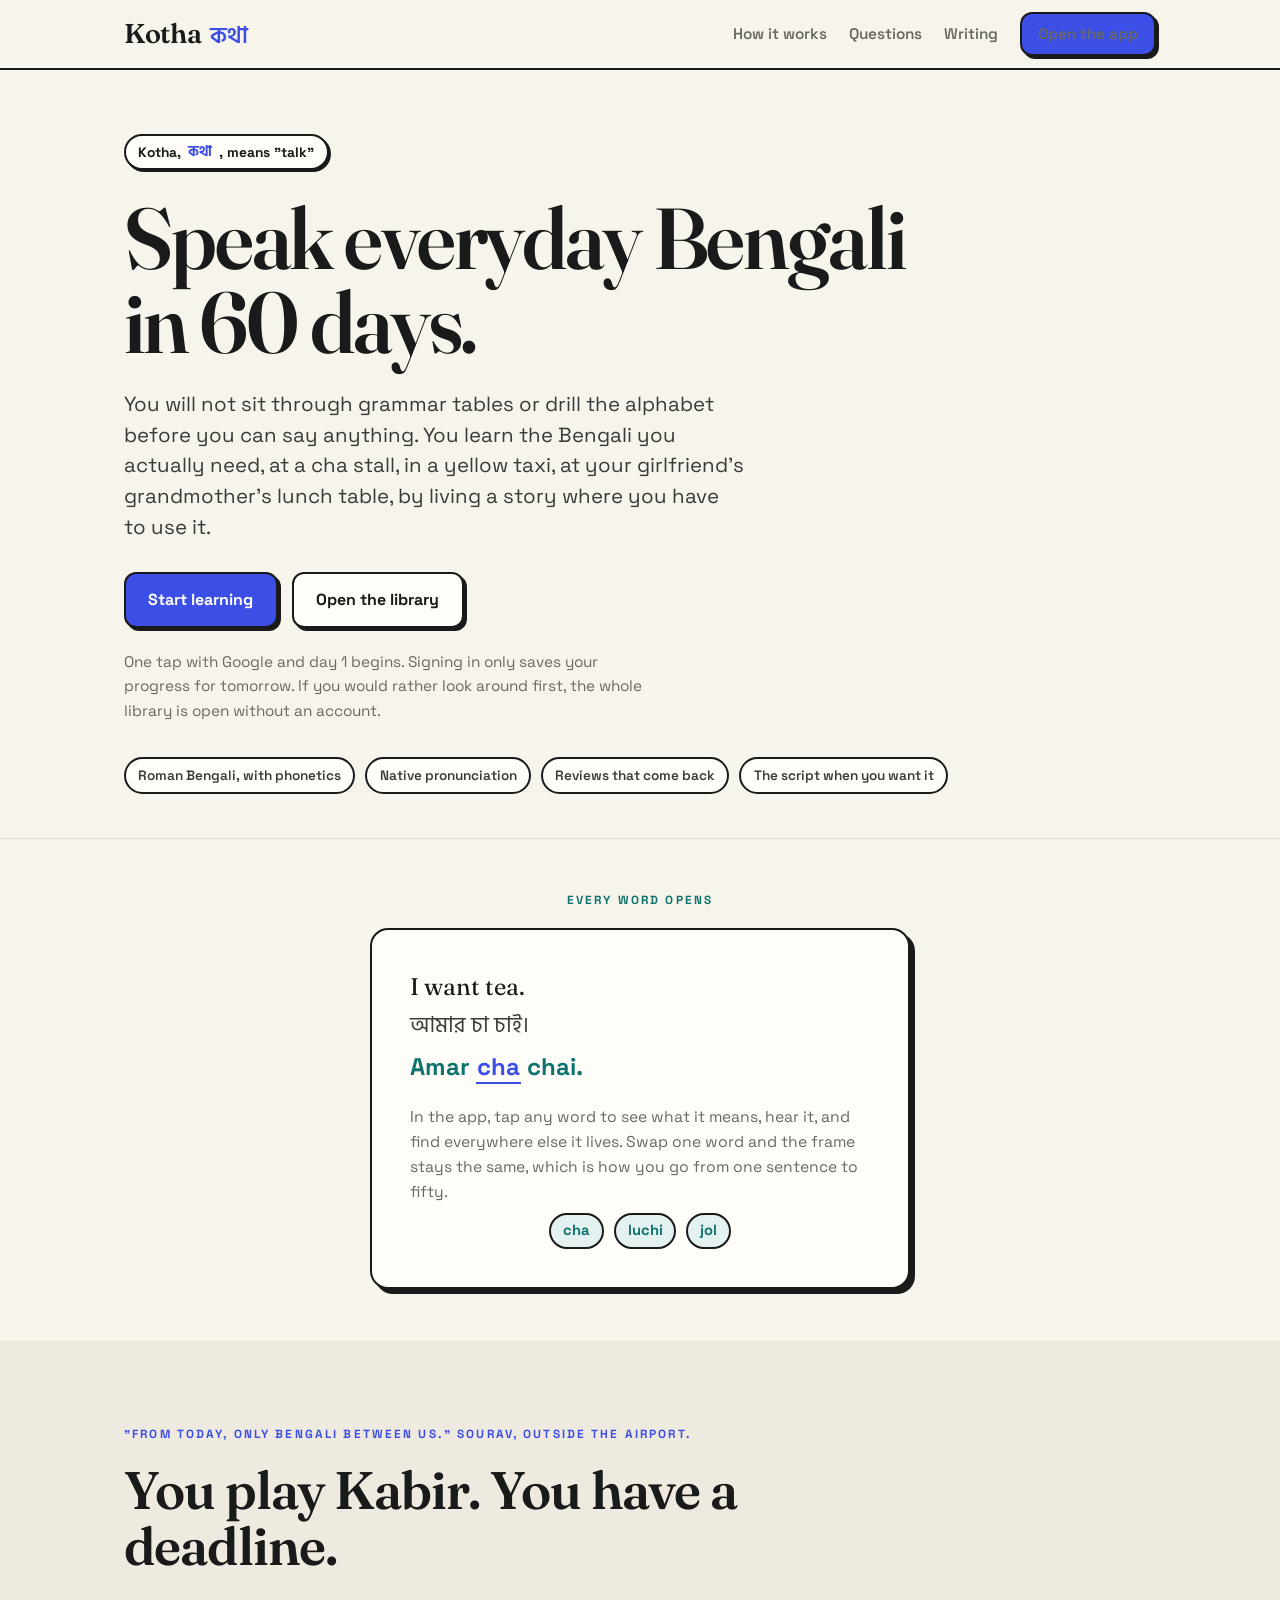
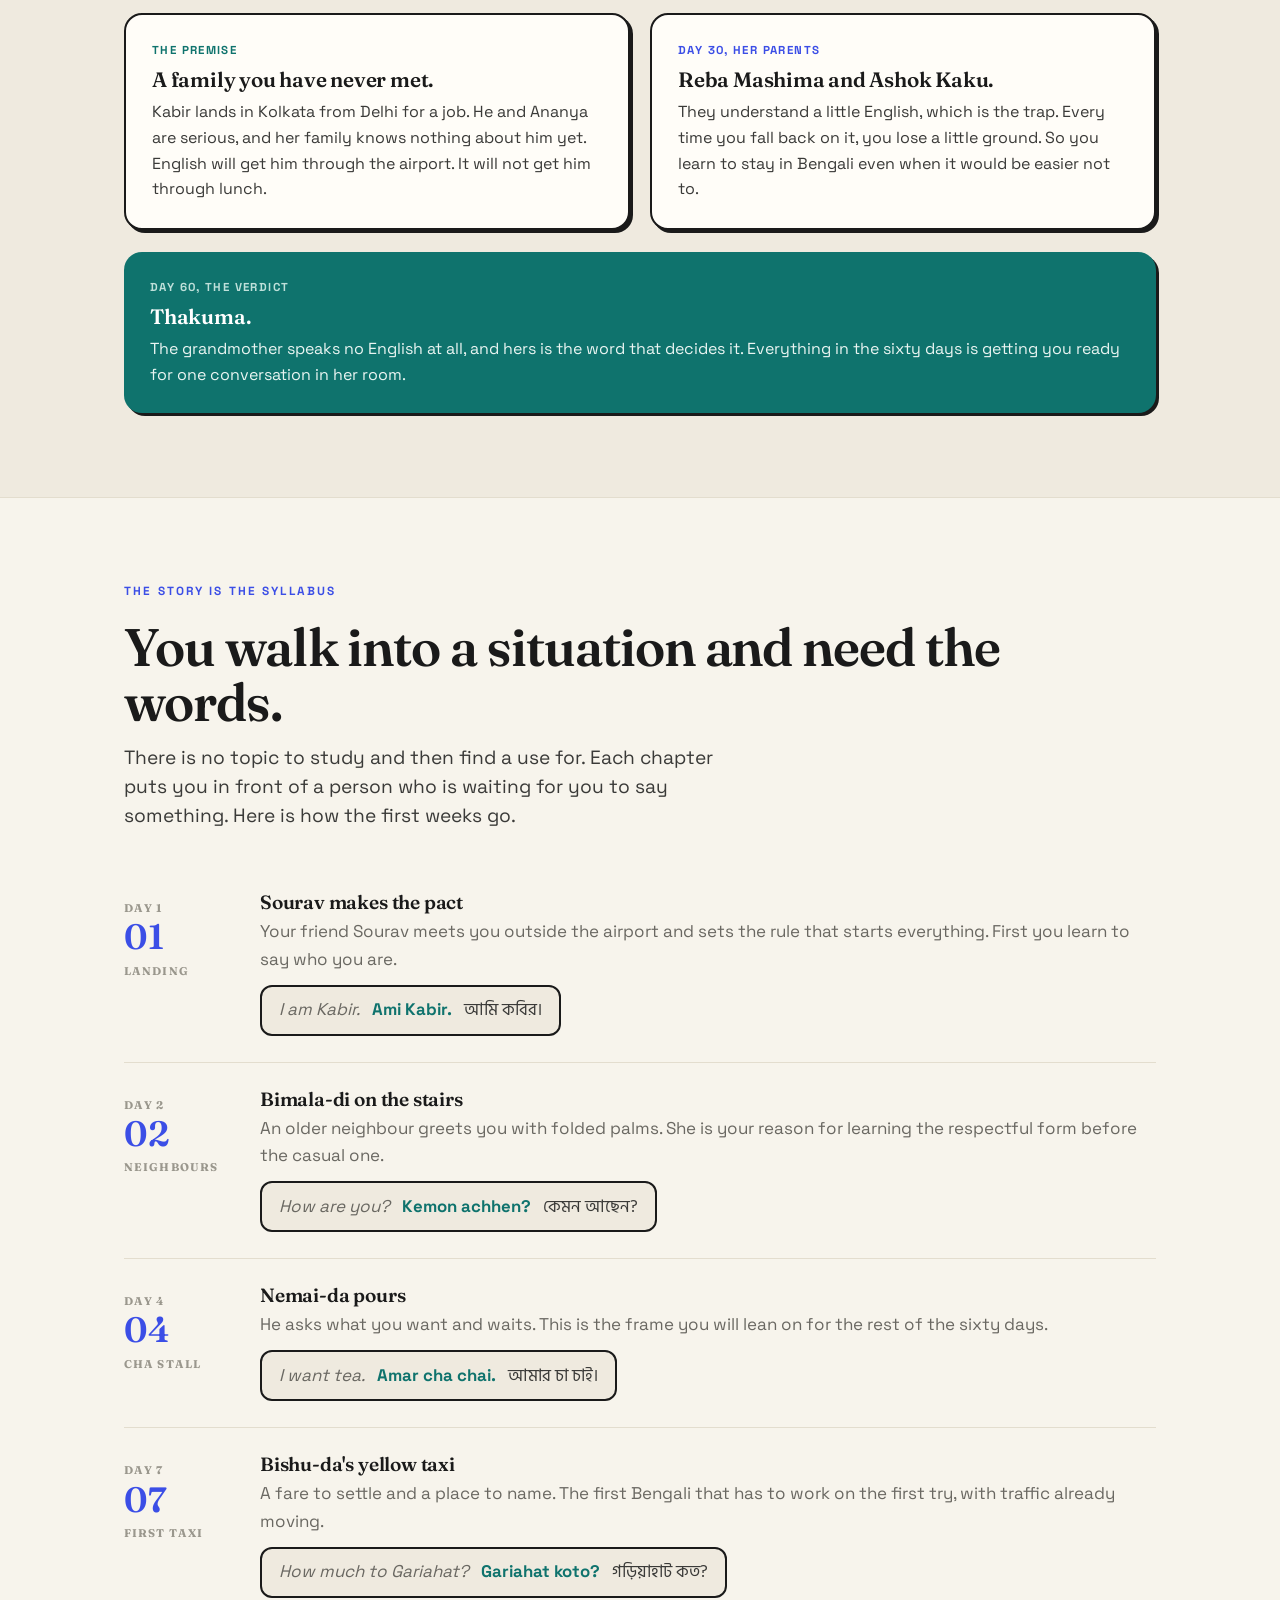
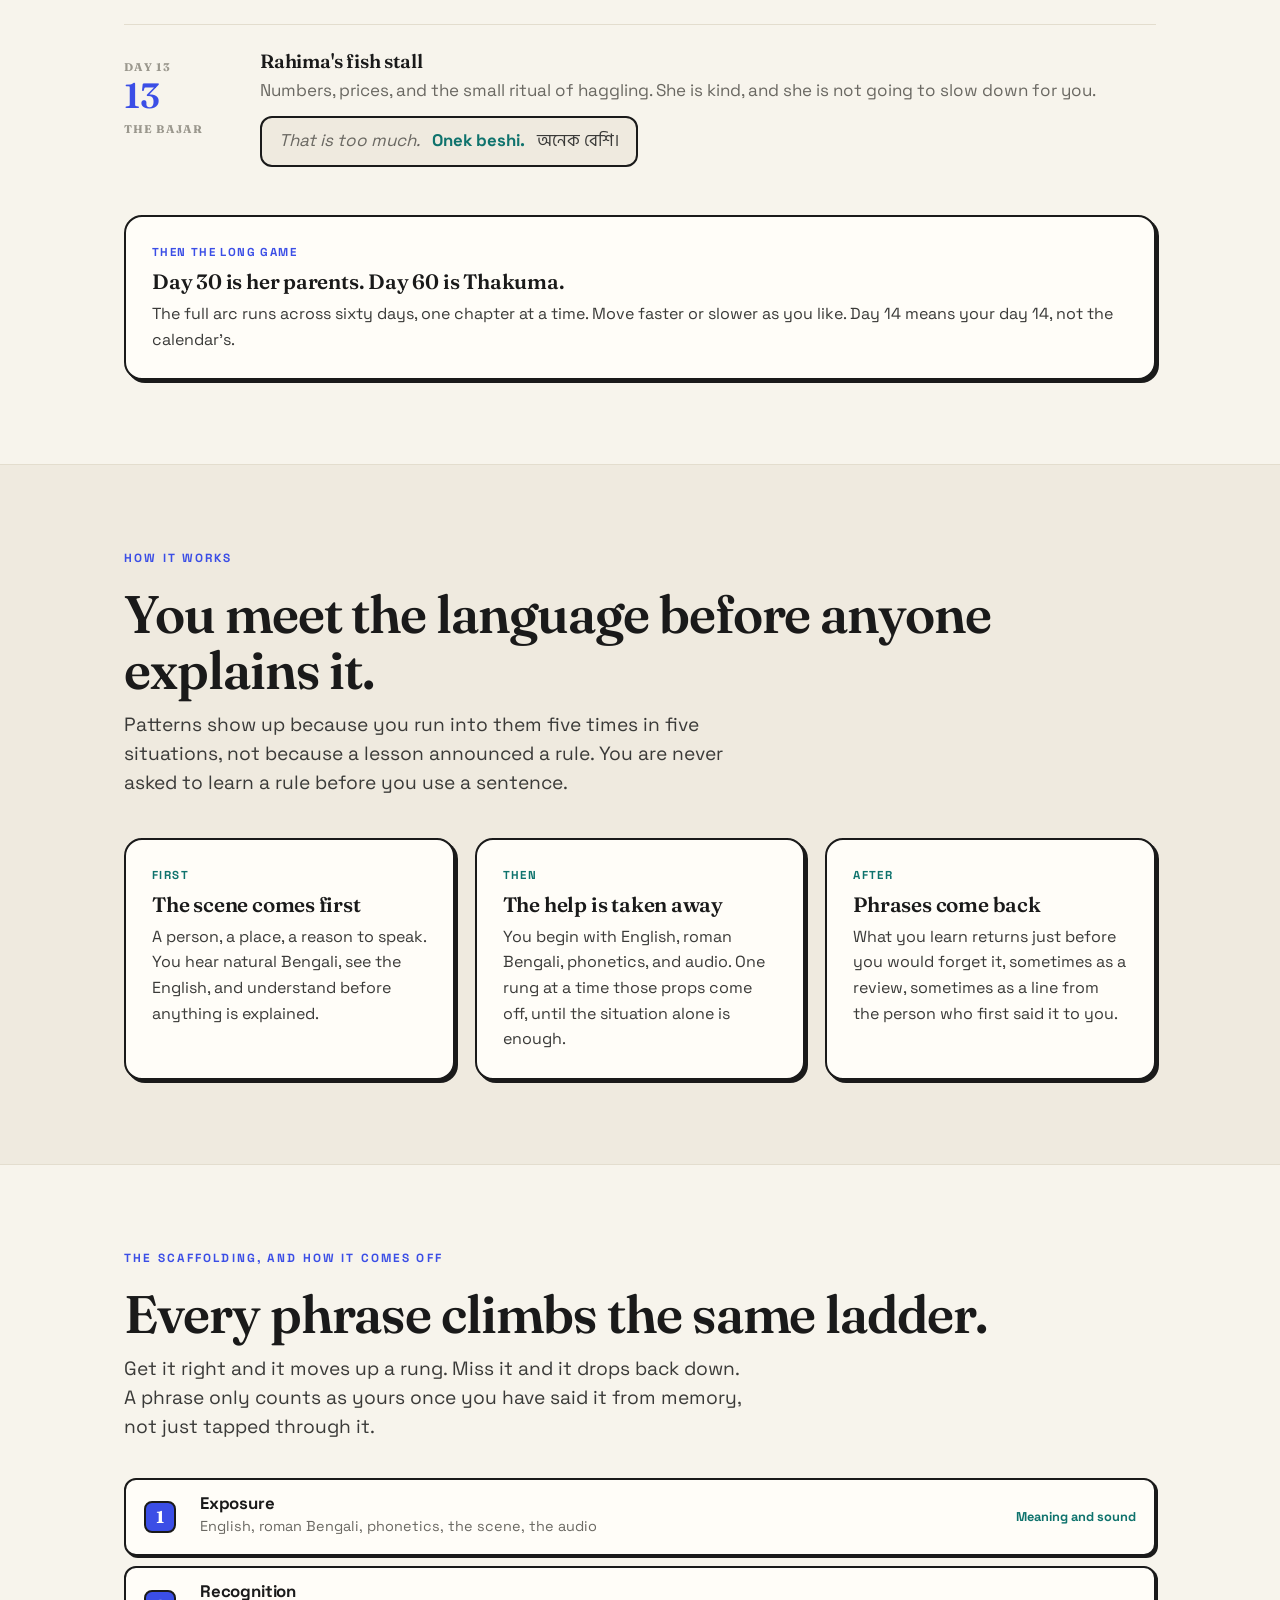
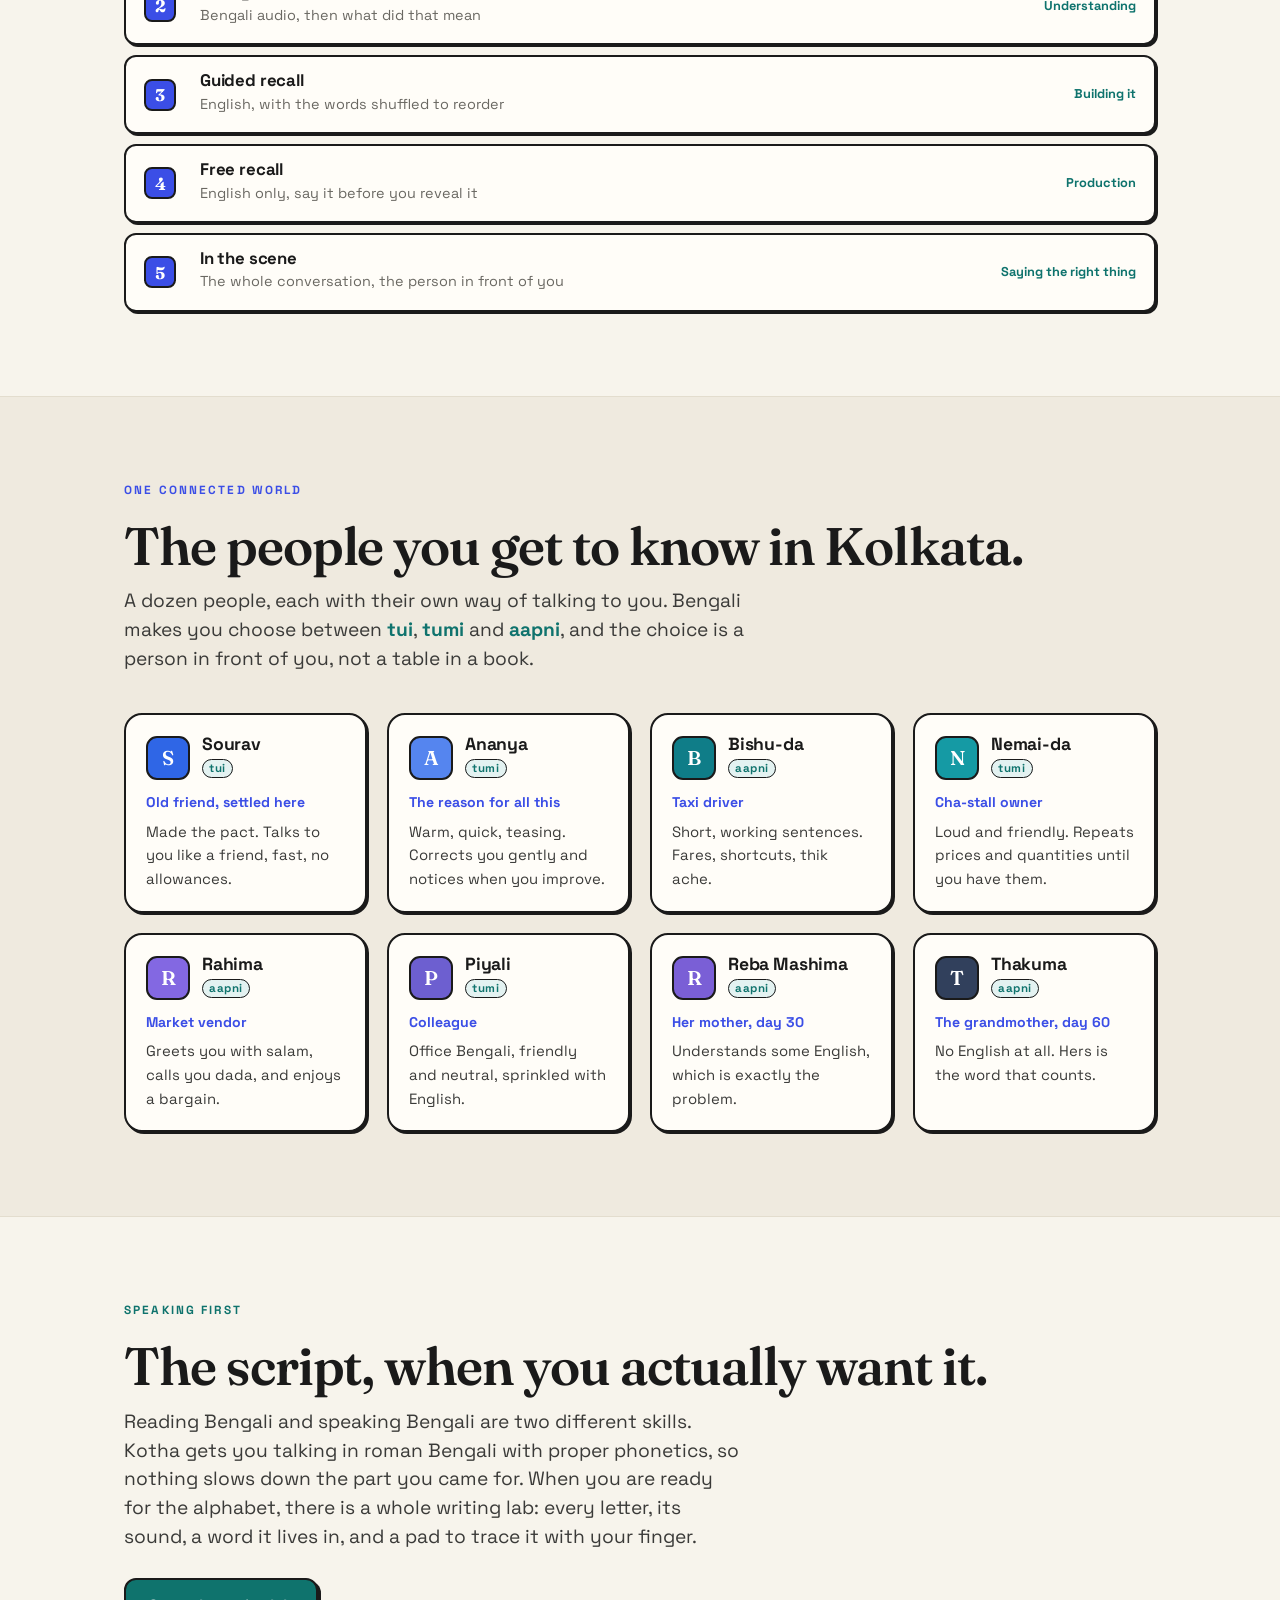
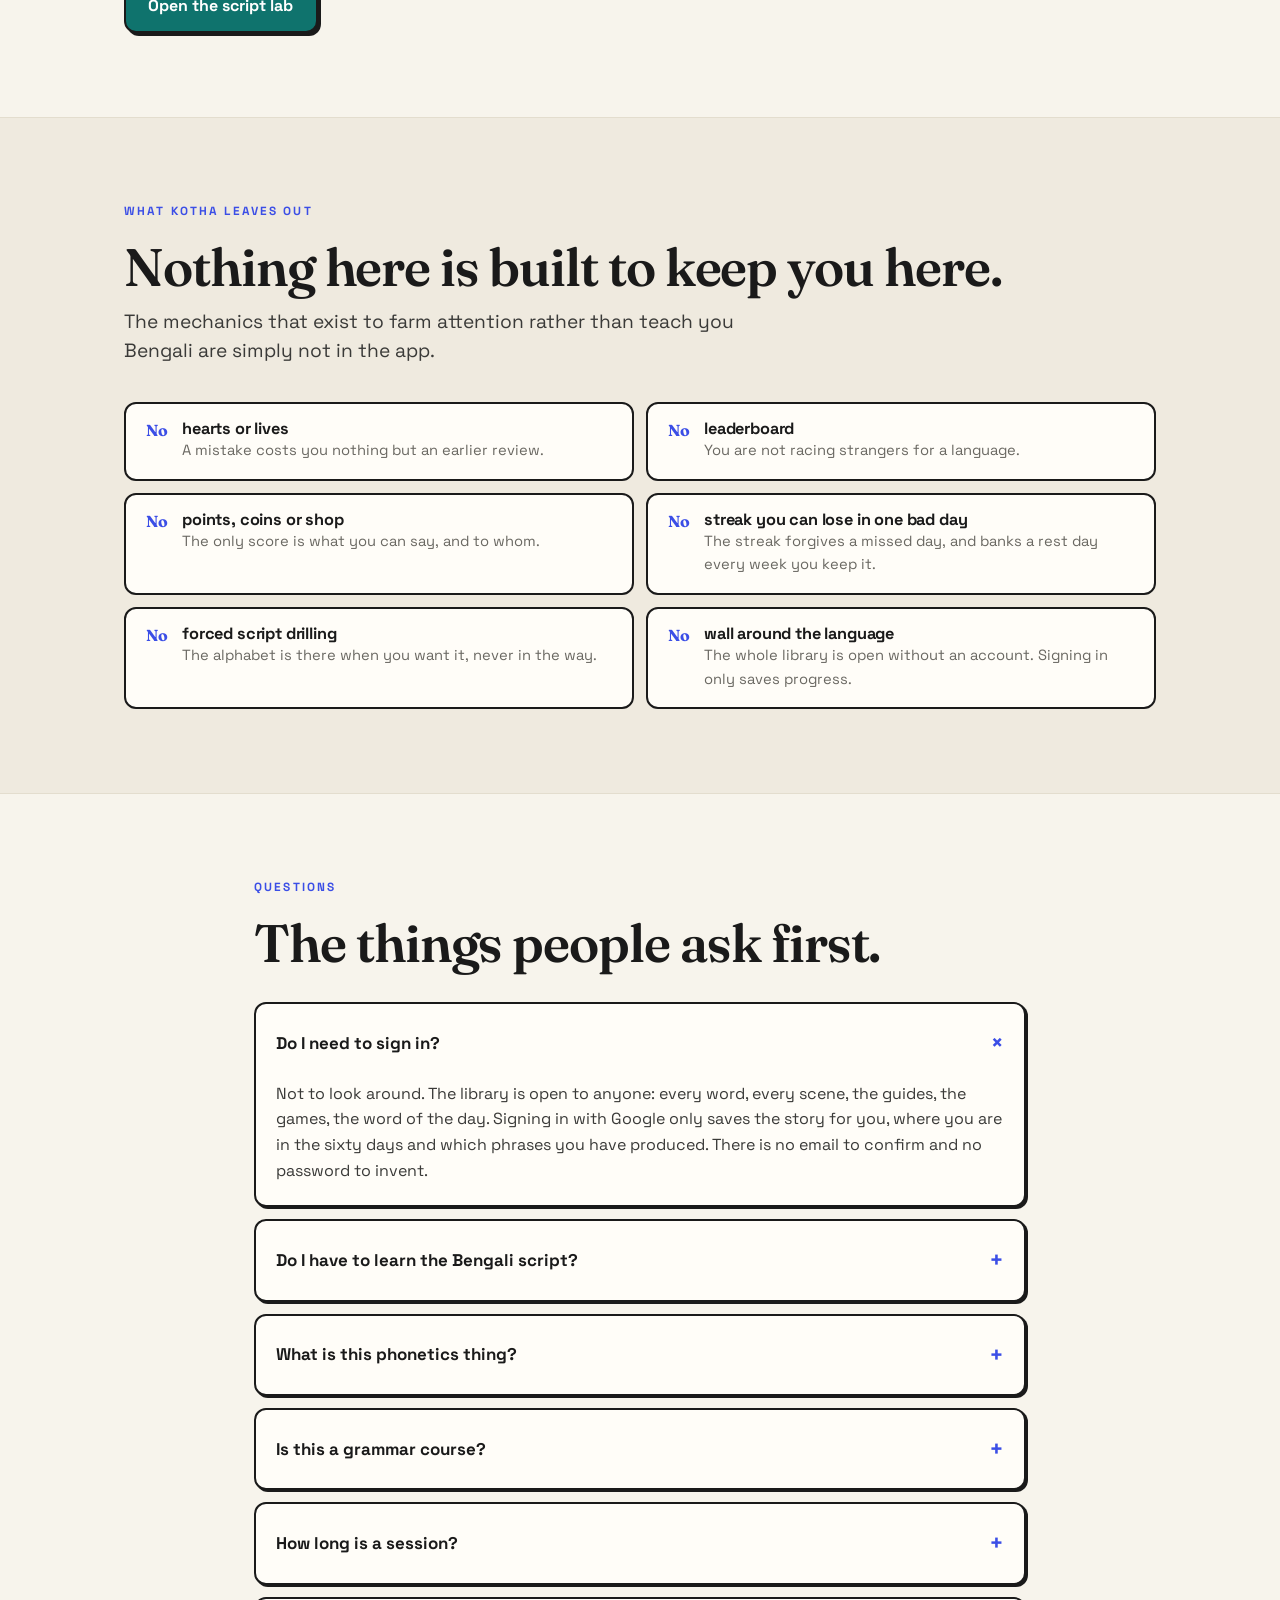
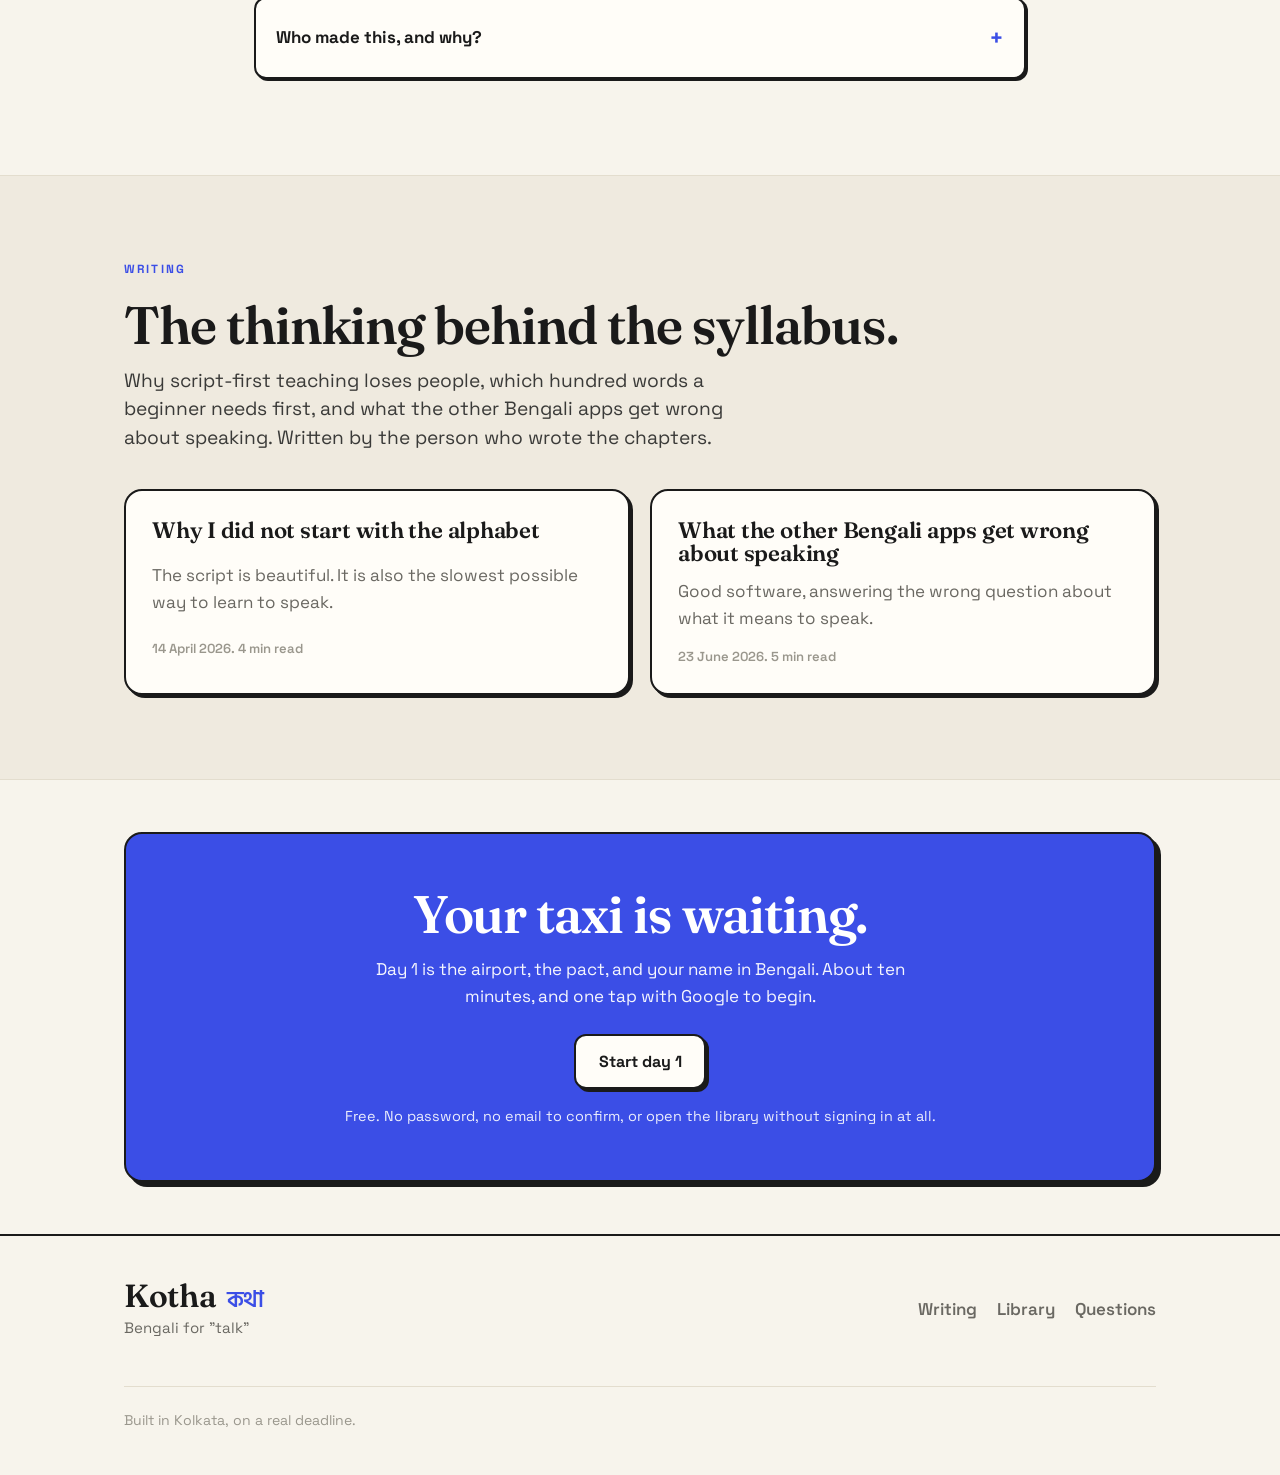
==== index.html @ fd0e733c "Add letter shape guides to the script lab Traces the skeleton of each of the 60 letters from the fon" ====
<!DOCTYPE html>
<html lang="en">
<head>
<meta charset="utf-8">
<meta name="viewport" content="width=device-width, initial-scale=1, viewport-fit=cover, maximum-scale=5">
<meta name="apple-mobile-web-app-capable" content="yes">
<meta name="mobile-web-app-capable" content="yes">
<meta name="apple-mobile-web-app-status-bar-style" content="default">
<meta name="apple-mobile-web-app-title" content="Kotha">
<meta name="theme-color" content="#f7f4ec" media="(prefers-color-scheme: light)">
<meta name="theme-color" content="#14151a" media="(prefers-color-scheme: dark)">
<meta name="format-detection" content="telephone=no">
<link rel="manifest" href="manifest.webmanifest">
<link rel="apple-touch-icon" sizes="180x180" href="apple-touch-icon.png">
<link rel="icon" href="icon.svg" type="image/svg+xml">
<title>Kotha, speak everyday Bengali in 60 days</title>
<meta name="description" content="Speak everyday Bengali in 60 days. The Bengali you actually need at a cha stall, in a yellow taxi, at your girlfriend's grandmother's lunch table, learned by living a story where you have to use it.">
<link rel="preconnect" href="https://fonts.googleapis.com">
<link rel="preconnect" href="https://fonts.gstatic.com" crossorigin>
<link href="https://fonts.googleapis.com/css2?family=Fraunces:ital,opsz,wght@0,9..144,400;0,9..144,500;0,9..144,600;0,9..144,700;1,9..144,500&family=Space+Grotesk:wght@400;500;600;700&family=Hind+Siliguri:wght@400;500;600;700&display=swap" rel="stylesheet">
<script>(function(){var r=document.documentElement;r.dataset.theme=localStorage.getItem('kotha.theme')||'light';r.dataset.accent=localStorage.getItem('kotha.accent')||'indigo';})();</script>
<link rel="stylesheet" href="styles.css?v=1785329500">
</head>
<body>

<header class="nav">
  <div class="nav-inner">
    <a href="index.html" class="brand">Kotha <span class="sc">কথা</span></a>
    <nav class="nav-links" id="navlinks">
      <a href="#how">How it works</a>
      <a href="#questions">Questions</a>
      <a href="app.html#/writing">Writing</a>
      <a href="app.html" class="btn btn-primary nav-cta">Open the app</a>
      
    </nav>
    <button class="nav-toggle" aria-label="Menu" onclick="document.getElementById('navlinks').classList.toggle('open')">Menu</button>
  </div>
</header>

<section class="hero">
  <div class="wrap">
    <span class="hero-badge">Kotha, <span class="sc">কথা</span>, means "talk"</span>
    <h1 class="h-hero">Speak everyday Bengali<br>in 60 days.</h1>
    <p class="lead">You will not sit through grammar tables or drill the alphabet before you can say anything. You learn the Bengali you actually need, at a cha stall, in a yellow taxi, at your girlfriend's grandmother's lunch table, by living a story where you have to use it.</p>
    <div class="hero-cta">
      <a href="app.html" class="btn btn-primary">Start learning</a>
      <a href="app.html#/library" class="btn btn-ghost">Open the library</a>
    </div>
    <p class="hero-note">One tap with Google and day 1 begins. Signing in only saves your progress for tomorrow. If you would rather look around first, the whole library is open without an account.</p>
    <div class="hero-chips">
      <span class="chip">Roman Bengali, with phonetics</span>
      <span class="chip">Native pronunciation</span>
      <span class="chip">Reviews that come back</span>
      <span class="chip">The script when you want it</span>
    </div>
  </div>
</section>

<section class="section-sm">
  <div class="wrap center">
    <p class="eyebrow teal">Every word opens</p>
    <a class="tapdemo" href="app.html" style="display:block">
      <div class="phrase">I want tea.</div>
      <div class="scriptline">আমার চা চাই।</div>
      <div class="roman">Amar <span class="word">cha</span> chai.</div>
      <p class="muted" style="font-size:.98rem">In the app, tap any word to see what it means, hear it, and find everywhere else it lives. Swap one word and the frame stays the same, which is how you go from one sentence to fifty.</p>
      <div class="swap-row" style="justify-content:center">
        <span class="swap">cha</span>
        <span class="swap">luchi</span>
        <span class="swap">jol</span>
      </div>
    </a>
  </div>
</section>

<section class="section" style="background:var(--bg-subtle)">
  <div class="wrap">
    <p class="eyebrow">"From today, only Bengali between us." Sourav, outside the airport.</p>
    <h2 class="h-sec" style="max-width:760px">You play Kabir. You have a deadline.</h2>
    <div class="grid grid-2" style="margin-top:40px">
      <div class="card">
        <div class="kicker teal">The premise</div>
        <h3>A family you have never met.</h3>
        <p>Kabir lands in Kolkata from Delhi for a job. He and Ananya are serious, and her family knows nothing about him yet. English will get him through the airport. It will not get him through lunch.</p>
      </div>
      <div class="card">
        <div class="kicker">Day 30, her parents</div>
        <h3>Reba Mashima and Ashok Kaku.</h3>
        <p>They understand a little English, which is the trap. Every time you fall back on it, you lose a little ground. So you learn to stay in Bengali even when it would be easier not to.</p>
      </div>
    </div>
    <div class="card" style="margin-top:22px;background:var(--grad-teal);color:#fff;border:none">
      <div class="kicker teal" style="color:#bfe0da">Day 60, the verdict</div>
      <h3 style="color:#fff">Thakuma.</h3>
      <p style="color:#eaf5f2">The grandmother speaks no English at all, and hers is the word that decides it. Everything in the sixty days is getting you ready for one conversation in her room.</p>
    </div>
  </div>
</section>

<section class="section">
  <div class="wrap">
    <p class="eyebrow">The story is the syllabus</p>
    <h2 class="h-sec">You walk into a situation and need the words.</h2>
    <p class="lead" style="margin-top:14px">There is no topic to study and then find a use for. Each chapter puts you in front of a person who is waiting for you to say something. Here is how the first weeks go.</p>

    <div style="margin-top:36px">
      <div class="beat">
        <div class="day"><span class="lbl">Day 1</span><span class="num">01</span><span class="lbl">Landing</span></div>
        <div><h4>Sourav makes the pact</h4>
          <p class="muted">Your friend Sourav meets you outside the airport and sets the rule that starts everything. First you learn to say who you are.</p>
          <div class="say"><span class="en">I am Kabir.</span><span class="bn">Ami Kabir.</span><span class="sc">আমি কবির।</span></div></div>
      </div>
      <div class="beat">
        <div class="day"><span class="lbl">Day 2</span><span class="num">02</span><span class="lbl">Neighbours</span></div>
        <div><h4>Bimala-di on the stairs</h4>
          <p class="muted">An older neighbour greets you with folded palms. She is your reason for learning the respectful form before the casual one.</p>
          <div class="say"><span class="en">How are you?</span><span class="bn">Kemon achhen?</span><span class="sc">কেমন আছেন?</span></div></div>
      </div>
      <div class="beat">
        <div class="day"><span class="lbl">Day 4</span><span class="num">04</span><span class="lbl">Cha stall</span></div>
        <div><h4>Nemai-da pours</h4>
          <p class="muted">He asks what you want and waits. This is the frame you will lean on for the rest of the sixty days.</p>
          <div class="say"><span class="en">I want tea.</span><span class="bn">Amar cha chai.</span><span class="sc">আমার চা চাই।</span></div></div>
      </div>
      <div class="beat">
        <div class="day"><span class="lbl">Day 7</span><span class="num">07</span><span class="lbl">First taxi</span></div>
        <div><h4>Bishu-da's yellow taxi</h4>
          <p class="muted">A fare to settle and a place to name. The first Bengali that has to work on the first try, with traffic already moving.</p>
          <div class="say"><span class="en">How much to Gariahat?</span><span class="bn">Gariahat koto?</span><span class="sc">গড়িয়াহাট কত?</span></div></div>
      </div>
      <div class="beat">
        <div class="day"><span class="lbl">Day 13</span><span class="num">13</span><span class="lbl">The bajar</span></div>
        <div><h4>Rahima's fish stall</h4>
          <p class="muted">Numbers, prices, and the small ritual of haggling. She is kind, and she is not going to slow down for you.</p>
          <div class="say"><span class="en">That is too much.</span><span class="bn">Onek beshi.</span><span class="sc">অনেক বেশি।</span></div></div>
      </div>
    </div>

    <div class="card" style="margin-top:22px">
      <div class="kicker">Then the long game</div>
      <h3>Day 30 is her parents. Day 60 is Thakuma.</h3>
      <p>The full arc runs across sixty days, one chapter at a time. Move faster or slower as you like. Day 14 means your day 14, not the calendar's.</p>
    </div>
  </div>
</section>

<section class="section" id="how" style="background:var(--bg-subtle)">
  <div class="wrap">
    <p class="eyebrow">How it works</p>
    <h2 class="h-sec">You meet the language before anyone explains it.</h2>
    <p class="lead" style="margin-top:14px">Patterns show up because you run into them five times in five situations, not because a lesson announced a rule. You are never asked to learn a rule before you use a sentence.</p>

    <div class="grid grid-3" style="margin-top:40px">
      <div class="card"><div class="kicker teal">First</div><h3>The scene comes first</h3>
        <p>A person, a place, a reason to speak. You hear natural Bengali, see the English, and understand before anything is explained.</p></div>
      <div class="card"><div class="kicker teal">Then</div><h3>The help is taken away</h3>
        <p>You begin with English, roman Bengali, phonetics, and audio. One rung at a time those props come off, until the situation alone is enough.</p></div>
      <div class="card"><div class="kicker teal">After</div><h3>Phrases come back</h3>
        <p>What you learn returns just before you would forget it, sometimes as a review, sometimes as a line from the person who first said it to you.</p></div>
    </div>
  </div>
</section>

<section class="section">
  <div class="wrap">
    <p class="eyebrow">The scaffolding, and how it comes off</p>
    <h2 class="h-sec">Every phrase climbs the same ladder.</h2>
    <p class="lead" style="margin-top:14px">Get it right and it moves up a rung. Miss it and it drops back down. A phrase only counts as yours once you have said it from memory, not just tapped through it.</p>

    <div class="ladder" style="margin-top:36px">
      <div class="rung"><span class="n">1</span><div><h4>Exposure</h4><span class="sub">English, roman Bengali, phonetics, the scene, the audio</span></div><span class="tag">Meaning and sound</span></div>
      <div class="rung"><span class="n">2</span><div><h4>Recognition</h4><span class="sub">Bengali audio, then what did that mean</span></div><span class="tag">Understanding</span></div>
      <div class="rung"><span class="n">3</span><div><h4>Guided recall</h4><span class="sub">English, with the words shuffled to reorder</span></div><span class="tag">Building it</span></div>
      <div class="rung"><span class="n">4</span><div><h4>Free recall</h4><span class="sub">English only, say it before you reveal it</span></div><span class="tag">Production</span></div>
      <div class="rung"><span class="n">5</span><div><h4>In the scene</h4><span class="sub">The whole conversation, the person in front of you</span></div><span class="tag">Saying the right thing</span></div>
    </div>
  </div>
</section>

<section class="section" style="background:var(--bg-subtle)">
  <div class="wrap">
    <p class="eyebrow">One connected world</p>
    <h2 class="h-sec">The people you get to know in Kolkata.</h2>
    <p class="lead" style="margin-top:14px">A dozen people, each with their own way of talking to you. Bengali makes you choose between <b class="bn">tui</b>, <b class="bn">tumi</b> and <b class="bn">aapni</b>, and the choice is a person in front of you, not a table in a book.</p>

    <div class="grid grid-4" style="margin-top:40px">
      <div class="person"><div class="top"><span class="avatar" style="background:#2f66e6">S</span><div><h4>Sourav</h4><span class="reg">tui</span></div></div><div class="role">Old friend, settled here</div><p>Made the pact. Talks to you like a friend, fast, no allowances.</p></div>
      <div class="person"><div class="top"><span class="avatar" style="background:#5585ef">A</span><div><h4>Ananya</h4><span class="reg">tumi</span></div></div><div class="role">The reason for all this</div><p>Warm, quick, teasing. Corrects you gently and notices when you improve.</p></div>
      <div class="person"><div class="top"><span class="avatar" style="background:#0f7d88">B</span><div><h4>Bishu-da</h4><span class="reg">aapni</span></div></div><div class="role">Taxi driver</div><p>Short, working sentences. Fares, shortcuts, thik ache.</p></div>
      <div class="person"><div class="top"><span class="avatar" style="background:#159aa4">N</span><div><h4>Nemai-da</h4><span class="reg">tumi</span></div></div><div class="role">Cha-stall owner</div><p>Loud and friendly. Repeats prices and quantities until you have them.</p></div>
      <div class="person"><div class="top"><span class="avatar" style="background:#8368e2">R</span><div><h4>Rahima</h4><span class="reg">aapni</span></div></div><div class="role">Market vendor</div><p>Greets you with salam, calls you dada, and enjoys a bargain.</p></div>
      <div class="person"><div class="top"><span class="avatar" style="background:#6d5fd0">P</span><div><h4>Piyali</h4><span class="reg">tumi</span></div></div><div class="role">Colleague</div><p>Office Bengali, friendly and neutral, sprinkled with English.</p></div>
      <div class="person"><div class="top"><span class="avatar" style="background:#7a5fd6">R</span><div><h4>Reba Mashima</h4><span class="reg">aapni</span></div></div><div class="role">Her mother, day 30</div><p>Understands some English, which is exactly the problem.</p></div>
      <div class="person"><div class="top"><span class="avatar" style="background:#31405c">T</span><div><h4>Thakuma</h4><span class="reg">aapni</span></div></div><div class="role">The grandmother, day 60</div><p>No English at all. Hers is the word that counts.</p></div>
    </div>
  </div>
</section>

<section class="section">
  <div class="wrap">
    <p class="eyebrow teal">Speaking first</p>
    <h2 class="h-sec">The script, when you actually want it.</h2>
    <p class="lead" style="margin-top:14px">Reading Bengali and speaking Bengali are two different skills. Kotha gets you talking in roman Bengali with proper phonetics, so nothing slows down the part you came for. When you are ready for the alphabet, there is a whole writing lab: every letter, its sound, a word it lives in, and a pad to trace it with your finger.</p>
    <div class="hero-cta" style="margin-top:26px"><a href="app.html#/script" class="btn btn-teal">Open the script lab</a></div>
  </div>
</section>

<section class="section" style="background:var(--bg-subtle)">
  <div class="wrap">
    <p class="eyebrow">What Kotha leaves out</p>
    <h2 class="h-sec">Nothing here is built to keep you here.</h2>
    <p class="lead" style="margin-top:14px">The mechanics that exist to farm attention rather than teach you Bengali are simply not in the app.</p>

    <div class="wont grid grid-2" style="margin-top:36px">
      <div class="wont-item"><span class="x">No</span><div><h4>hearts or lives</h4><p>A mistake costs you nothing but an earlier review.</p></div></div>
      <div class="wont-item"><span class="x">No</span><div><h4>leaderboard</h4><p>You are not racing strangers for a language.</p></div></div>
      <div class="wont-item"><span class="x">No</span><div><h4>points, coins or shop</h4><p>The only score is what you can say, and to whom.</p></div></div>
      <div class="wont-item"><span class="x">No</span><div><h4>streak you can lose in one bad day</h4><p>The streak forgives a missed day, and banks a rest day every week you keep it.</p></div></div>
      <div class="wont-item"><span class="x">No</span><div><h4>forced script drilling</h4><p>The alphabet is there when you want it, never in the way.</p></div></div>
      <div class="wont-item"><span class="x">No</span><div><h4>wall around the language</h4><p>The whole library is open without an account. Signing in only saves progress.</p></div></div>
    </div>
  </div>
</section>

<section class="section" id="questions">
  <div class="wrap" style="max-width:820px">
    <p class="eyebrow">Questions</p>
    <h2 class="h-sec">The things people ask first.</h2>
    <div class="faq" style="margin-top:32px">
      <details open><summary>Do I need to sign in?</summary>
        <p>Not to look around. The library is open to anyone: every word, every scene, the guides, the games, the word of the day. Signing in with Google only saves the story for you, where you are in the sixty days and which phrases you have produced. There is no email to confirm and no password to invent.</p></details>
      <details><summary>Do I have to learn the Bengali script?</summary>
        <p>No, and not to speak. Everything is taught in roman Bengali with a phonetic guide, so <span class="bn">Amar cha chai</span> rather than the letters. If you do want the script, there is a full writing lab that teaches it letter by letter, with a tracing pad. It sits beside the course, never in front of it.</p></details>
      <details><summary>What is this phonetics thing?</summary>
        <p>Two spellings for every word. The casual roman that learners actually write, and a phonetic line in the mouth of Kolkata, so you know that <span class="bn">jol</span> is said /dʒɔl/ and <span class="bn">kemon achhen</span> is /kæmon atʃʰen/. You hear it too, on every phrase.</p></details>
      <details><summary>Is this a grammar course?</summary>
        <p>No. You are never asked to learn a rule before you use a sentence. Register, whether you say <span class="bn">tui</span>, <span class="bn">tumi</span> or <span class="bn">aapni</span>, is taught as who you are talking to, not which table applies. The guides are there if you want the why, but you can ignore them and still finish the story.</p></details>
      <details><summary>How long is a session?</summary>
        <p>About ten to fifteen minutes. A scene, four or five new phrases climbing the ladder, and the full conversation to read and hear at the end. One chapter a day carries you through the arc.</p></details>
      <details><summary>Who made this, and why?</summary>
        <p>Someone with the same deadline as Kabir: a family, a language they did not share, and a real date on the calendar. Everything in the app exists because it was needed first. The thinking behind the syllabus is in the <a href="app.html#/writing">Writing</a> section.</p></details>
    </div>
  </div>
</section>

<section class="section" style="background:var(--bg-subtle)">
  <div class="wrap">
    <p class="eyebrow">Writing</p>
    <h2 class="h-sec">The thinking behind the syllabus.</h2>
    <p class="lead" style="margin-top:14px">Why script-first teaching loses people, which hundred words a beginner needs first, and what the other Bengali apps get wrong about speaking. Written by the person who wrote the chapters.</p>
    <div class="grid grid-2" style="margin-top:36px">
      <a class="post" href="app.html#/post/why-i-did-not-start-with-the-alphabet">
        <h3>Why I did not start with the alphabet</h3>
        <p class="muted">The script is beautiful. It is also the slowest possible way to learn to speak.</p>
        <div class="meta">14 April 2026. 4 min read</div></a>
      <a class="post" href="app.html#/post/what-other-bengali-apps-get-wrong-about-speaking">
        <h3>What the other Bengali apps get wrong about speaking</h3>
        <p class="muted">Good software, answering the wrong question about what it means to speak.</p>
        <div class="meta">23 June 2026. 5 min read</div></a>
    </div>
  </div>
</section>

<section class="section-sm">
  <div class="wrap">
    <div class="cta-band">
      <h2 class="h-sec">Your taxi is waiting.</h2>
      <p>Day 1 is the airport, the pact, and your name in Bengali. About ten minutes, and one tap with Google to begin.</p>
      <a href="app.html" class="btn btn-ghost">Start day 1</a>
      <div class="sub">Free. No password, no email to confirm, or open the library without signing in at all.</div>
    </div>
  </div>
</section>

<footer class="foot">
  <div class="wrap foot-inner">
    <div><div class="brand">Kotha <span class="sc">কথা</span></div><div class="tag">Bengali for "talk"</div></div>
    <div class="links"><a href="app.html#/writing">Writing</a><a href="app.html#/library">Library</a><a href="#questions">Questions</a></div>
    <div class="built">Built in Kolkata, on a real deadline.</div>
  </div>
</footer>

<script>if('serviceWorker' in navigator)window.addEventListener('load',function(){navigator.serviceWorker.register('sw.js').catch(function(){})});</script>
</body>
</html>
---- styles.css ----
/* ==========================================================================
   Kotha, learn spoken Bengali
   Editorial system: strong type, crisp borders, tactile press shadows,
   hairline rules. Theming: light/dark x indigo/red, custom SVG icons.
   Type: Fraunces (display/wordmark) . Space Grotesk (UI) . Hind Siliguri (Bengali)
   ========================================================================== */

/* ---------------- tokens ---------------- */
:root{
  /* accent ramp (default: indigo) */
  --a-100:#e6e9fb; --a-200:#c7cef6; --a-400:#6675ec; --a-500:#3b4ee6; --a-600:#2c3bc9; --a-700:#20299c;
  --a-on:#ffffff;
  /* teal support (learn) */
  --t-50:#e3f2f1; --t-100:#c2e4e2; --t-300:#5cb0ad; --t-500:#178f88; --t-600:#0f736d; --t-700:#0b524e;
  /* violet support (reward/milestone) */
  --v-50:#efeafc; --v-100:#ded4f8; --v-500:#7c5ce0; --v-700:#553bb0;
  /* success */
  --s-500:#1f9d63; --s-50:#e4f5ec;

  /* paper + ink (light) */
  --paper:#f7f4ec; --paper-2:#efeadf; --card:#fffdf8;
  --ink:#1a1a1a; --ink-2:#3a3a38; --ink-3:#6a6862; --ink-4:#9a978d;
  --line:#1a1a1a; --line-soft:#e3ddce; --pop:#1a1a1a;

  --bg:var(--paper); --bg-2:var(--paper-2); --surface:var(--card);
  --text:var(--ink); --text-2:var(--ink-2); --muted:var(--ink-3); --faint:var(--ink-4);
  --accent:var(--a-500); --accent-hi:var(--a-400); --accent-lo:var(--a-600); --accent-soft:var(--a-100); --on-accent:var(--a-on);
  --bengali:var(--t-600);
  --radius:12px; --radius-lg:18px; --radius-pill:999px;

  /* legacy aliases so existing markup keeps working */
  --coral-50:var(--a-100);--coral-100:var(--a-200);--coral-300:var(--a-400);--coral-400:var(--accent-hi);
  --coral-500:var(--accent);--coral-600:var(--accent-lo);--coral-700:var(--a-700);
  --teal-50:var(--t-50);--teal-100:var(--t-100);--teal-300:var(--t-300);--teal-500:var(--t-500);--teal-600:var(--t-600);--teal-700:var(--t-700);
  --saffron-50:var(--v-50);--saffron-100:var(--v-100);--saffron-300:#b9a6ef;--saffron-500:var(--v-500);--saffron-700:var(--v-700);
  --green-50:var(--s-50);--green-300:#7cc9a2;--green-500:var(--s-500);--green-700:#137a4a;
  --cream-50:var(--card);--cream-100:var(--bg);--cream-200:var(--bg-2);--cream-300:#e3ddce;--cream-400:#d3cbb6;
  --ink-900:var(--text);--ink-700:var(--text-2);--ink-500:var(--muted);--ink-400:var(--faint);--ink-300:#c3bfb2;
  --bg-app:var(--bg);--bg-subtle:var(--bg-2);--surface-card:var(--surface);--surface-raised:var(--card);--surface-sunken:var(--bg-2);
  --text-strong:var(--text);--text-body:var(--text-2);--text-muted:var(--muted);--text-faint:var(--faint);--text-bengali:var(--bengali);
  --action:var(--accent);--action-hover:var(--accent-hi);--action-press:var(--accent-lo);--action-soft:var(--accent-soft);--on-action:var(--on-accent);
  --learn:var(--t-600);--learn-soft:var(--t-50);--on-learn:#fff;
  --reward-bg:var(--v-50);--reward-border:var(--v-100);--reward-accent:var(--v-500);
  --success:var(--s-500);--success-soft:var(--s-50);
  --border-hairline:var(--line-soft);--border-soft:var(--line-soft);--border-strong:#cfc7b4;
  --track:#e3ddce;--fill-learn:var(--t-500);--fill-action:var(--accent);--locked:var(--ink-4);
  --grad-coral:var(--accent);--grad-teal:var(--t-600);--grad-terra:var(--a-400);--grad-gold:var(--v-500);

  --pop-2:2px 2px 0 var(--pop); --pop-3:3px 3px 0 var(--pop); --pop-4:4px 4px 0 var(--pop); --pop-5:5px 5px 0 var(--pop);
  --shadow-xs:0 1px 0 var(--line-soft); --shadow-sm:var(--pop-2); --shadow-md:var(--pop-3); --shadow-lg:var(--pop-5); --shadow-coral:var(--pop-3);

  --font-serif:'Fraunces',Georgia,serif;
  --font-cursive:'Fraunces',Georgia,serif;
  --font-bengali:'Hind Siliguri','Noto Sans Bengali',sans-serif;
  --font-sans:'Space Grotesk',ui-sans-serif,system-ui,sans-serif;
  --ease:cubic-bezier(.2,.7,.3,1);
  --maxw:1080px;
}
:root[data-accent="red"]{
  --a-100:#fbe4de; --a-200:#f6c3b6; --a-400:#e0604a; --a-500:#d33a2c; --a-600:#b12a1f; --a-700:#8a1f16; --a-on:#fff;
}
:root[data-theme="dark"]{
  --paper:#14151a; --paper-2:#1b1d24; --card:#1f212a;
  --ink:#f3efe6; --ink-2:#d6d2c8; --ink-3:#a19d92; --ink-4:#726f66;
  --line:#f3efe6; --line-soft:#2c2e38; --pop:#000000;
  --border-strong:#3a3d49; --track:#2c2e38; --ink-300:#4a4d58;
  --a-100:#252a4a; --a-200:#333a63;
  --t-50:#14312f; --t-100:#1c4a46;
  --v-50:#241f3d; --v-100:#332b57;
  --s-50:#123626;
}
:root[data-theme="dark"][data-accent="indigo"]{ --a-400:#8b98ff; --a-500:#6f7cf0; --a-600:#8b98ff; }
:root[data-theme="dark"][data-accent="red"]{ --a-400:#f0705c; --a-500:#e6543f; --a-600:#f0705c; }

*,*::before,*::after{box-sizing:border-box;margin:0;padding:0}
html{scroll-behavior:smooth;-webkit-text-size-adjust:100%}
body{
  font-family:var(--font-sans); background:var(--bg); color:var(--text-2);
  line-height:1.6; font-size:17px; -webkit-font-smoothing:antialiased; text-rendering:optimizeLegibility;
  background-image:radial-gradient(var(--line-soft) .5px, transparent .5px);
  background-size:22px 22px; background-position:-11px -11px;
}
img{max-width:100%;display:block}
a{color:inherit;text-decoration:none}
button{font-family:inherit;color:inherit}
svg{display:block}
::selection{background:var(--accent);color:var(--on-accent)}

.serif{font-family:var(--font-serif)}
.script{font-family:var(--font-bengali);font-weight:600}
.bn{color:var(--bengali);font-weight:700}
.muted{color:var(--muted)} .faint{color:var(--faint)} .center{text-align:center}
.icn{width:1.25em;height:1.25em;display:inline-block;vertical-align:-.18em;stroke:currentColor;fill:none;flex:none}

.wrap{max-width:var(--maxw);margin:0 auto;padding:0 24px}
.section{padding:84px 0;position:relative}
.section+.section,.section-sm{border-top:1px solid var(--line-soft)}
.section-sm{padding:52px 0}
.eyebrow{font-family:var(--font-sans);font-size:.74rem;font-weight:700;letter-spacing:.18em;text-transform:uppercase;color:var(--accent);margin-bottom:18px}
.eyebrow.teal{color:var(--bengali)}
h1,h2,h3,h4{font-family:var(--font-serif);color:var(--text);line-height:1.05;font-weight:600;letter-spacing:-.01em}
.h-hero{font-size:clamp(2.7rem,7vw,5.4rem);font-weight:600;letter-spacing:-.025em;line-height:.98}
.h-sec{font-size:clamp(2rem,4.4vw,3.3rem);letter-spacing:-.02em}
.h-sub{font-size:clamp(1.3rem,2vw,1.7rem)}
.lead{font-size:clamp(1.1rem,1.5vw,1.3rem);color:var(--text-2);max-width:620px;line-height:1.5}

/* buttons (tactile) */
.btn{display:inline-flex;align-items:center;gap:.5em;font-family:var(--font-sans);font-weight:700;font-size:1rem;
  padding:.8em 1.4em;border-radius:var(--radius);border:2px solid var(--line);cursor:pointer;background:var(--surface);color:var(--text);
  box-shadow:var(--pop-3);transition:transform .12s var(--ease),box-shadow .12s var(--ease),background .15s}
.btn:hover{transform:translate(-2px,-2px);box-shadow:var(--pop-5)}
.btn:active{transform:translate(2px,2px);box-shadow:0 0 0 var(--pop)}
.btn-primary{background:var(--accent);color:var(--on-accent)}
.btn-teal{background:var(--t-600);color:#fff}
.btn-ghost{background:var(--surface)}
.btn-sm{padding:.5em 1em;font-size:.9rem;box-shadow:var(--pop-2)}
.btn .icn{width:1.1em;height:1.1em}

/* landing nav */
.nav{position:sticky;top:0;z-index:50;background:color-mix(in srgb,var(--bg) 86%,transparent);backdrop-filter:blur(10px);border-bottom:2px solid var(--line)}
.nav-inner{max-width:var(--maxw);margin:0 auto;padding:12px 24px;display:flex;align-items:center;justify-content:space-between;gap:16px}
.brand{font-family:var(--font-serif);font-weight:600;font-size:1.7rem;color:var(--text);line-height:1;display:inline-flex;align-items:baseline;gap:.32em;letter-spacing:-.01em}
.brand .sc{font-family:var(--font-bengali);font-size:1.35rem;color:var(--accent)}
.nav-links{display:flex;align-items:center;gap:22px}
.nav-links a{font-weight:600;font-size:.96rem;color:var(--muted);transition:color .15s}
.nav-links a:hover{color:var(--text)}
.nav-cta{padding:.5em 1.05em;font-size:.92rem;color:var(--on-accent)}
.nav-toggle{display:none}

/* theme controls */
.theme-ctl{display:inline-flex;align-items:center;gap:6px}
.tbtn{width:34px;height:34px;border:2px solid var(--line);border-radius:9px;background:var(--surface);cursor:pointer;display:grid;place-items:center;box-shadow:var(--pop-2);transition:transform .1s var(--ease),box-shadow .1s}
.tbtn:hover{transform:translate(-1px,-1px);box-shadow:var(--pop-3)}
.tbtn:active{transform:translate(1px,1px);box-shadow:0 0 0 var(--pop)}
.tbtn .icn{width:18px;height:18px}
.tbtn.accent-dot::after{content:'';width:15px;height:15px;border-radius:50%;background:var(--accent);border:2px solid var(--line)}

/* hero */
.hero{padding:64px 0 44px}
.hero-badge{display:inline-flex;align-items:center;gap:.5em;font-size:.86rem;font-weight:700;color:var(--text);background:var(--surface);border:2px solid var(--line);padding:.35em .9em;border-radius:var(--radius-pill);margin-bottom:26px;box-shadow:var(--pop-2)}
.hero-badge .sc{font-family:var(--font-bengali);color:var(--accent)}
.hero h1{margin-bottom:24px}
.hero .lead{margin-bottom:30px;font-size:clamp(1.12rem,1.6vw,1.36rem)}
.hero-cta{display:flex;flex-wrap:wrap;gap:14px;align-items:center}
.hero-note{margin-top:22px;color:var(--muted);font-size:.96rem;max-width:540px}
.hero-chips{display:flex;flex-wrap:wrap;gap:10px;margin-top:34px}
.chip{font-size:.85rem;font-weight:600;color:var(--text-2);background:var(--surface);border:2px solid var(--line);padding:.4em .9em;border-radius:var(--radius-pill)}

/* tap-word demo */
.tapdemo{background:var(--surface);border:2px solid var(--line);border-radius:var(--radius-lg);box-shadow:var(--pop-5);padding:38px;max-width:540px;margin:0 auto;text-align:left;display:block}
.tapdemo .phrase{font-family:var(--font-serif);font-size:1.5rem;color:var(--text);margin-bottom:2px}
.tapdemo .scriptline{font-family:var(--font-bengali);font-size:1.4rem;color:var(--text-2);margin-bottom:4px}
.tapdemo .roman{font-size:1.5rem;font-weight:700;color:var(--bengali);margin-bottom:18px}
.word{border-bottom:2px solid var(--accent);cursor:pointer;color:var(--accent);font-weight:700;padding:0 1px}
.word:hover{background:var(--accent-soft)}
.swap-row{display:flex;gap:10px;flex-wrap:wrap;margin-top:8px}
.swap{font-weight:700;color:var(--bengali);background:var(--t-50);border:2px solid var(--line);padding:.3em .8em;border-radius:var(--radius-pill);font-size:.92rem}

/* grids/cards */
.grid{display:grid;gap:20px}.grid-2{grid-template-columns:repeat(2,1fr)}
.grid-3{grid-template-columns:repeat(3,1fr)}.grid-4{grid-template-columns:repeat(4,1fr)}
.card{background:var(--surface);border:2px solid var(--line);border-radius:var(--radius-lg);padding:26px;box-shadow:var(--pop-3)}
.card.link,button.card{transition:transform .12s var(--ease),box-shadow .12s var(--ease);cursor:pointer}
.card.link:hover,button.card:hover{transform:translate(-2px,-2px);box-shadow:var(--pop-5)}
.card h3{font-size:1.3rem;margin-bottom:8px}
.card .kicker{font-family:var(--font-sans);font-size:.72rem;font-weight:700;letter-spacing:.12em;text-transform:uppercase;color:var(--accent);margin-bottom:10px}
.card .kicker.teal{color:var(--bengali)}
.card p{color:var(--text-2);font-size:1rem}

/* story beats */
.beat{display:grid;grid-template-columns:110px 1fr;gap:26px;padding:26px 0;border-top:1px solid var(--line-soft);align-items:start}
.beat:first-child{border-top:none}
.beat .day{font-family:var(--font-serif)}
.beat .day .num{font-size:2.2rem;color:var(--accent);display:block;line-height:1;font-weight:600}
.beat .day .lbl{font-size:.7rem;font-weight:700;letter-spacing:.1em;text-transform:uppercase;color:var(--faint)}
.beat h4{font-size:1.2rem;margin-bottom:6px}
.beat .say{margin-top:12px;display:inline-flex;flex-wrap:wrap;gap:6px 12px;align-items:baseline;background:var(--bg-2);border:2px solid var(--line);padding:.55em 1em;border-radius:var(--radius)}
.beat .say .en{color:var(--muted);font-style:italic}
.beat .say .sc{font-family:var(--font-bengali);color:var(--text-2)}
.beat .say .bn{font-size:1.05rem}

/* ladder */
.ladder{display:grid;gap:10px}
.rung{display:grid;grid-template-columns:40px 1fr auto;gap:16px;align-items:center;background:var(--surface);border:2px solid var(--line);border-radius:var(--radius);padding:15px 18px;box-shadow:var(--pop-2)}
.rung .n{width:32px;height:32px;border-radius:8px;background:var(--accent);color:var(--on-accent);font-weight:700;display:grid;place-items:center;font-family:var(--font-serif);border:2px solid var(--line)}
.rung h4{font-size:1.05rem;font-family:var(--font-sans);font-weight:700;color:var(--text)}
.rung .sub{font-size:.9rem;color:var(--muted)}
.rung .tag{font-size:.8rem;font-weight:700;color:var(--bengali);white-space:nowrap}

/* people */
.person{background:var(--surface);border:2px solid var(--line);border-radius:var(--radius-lg);padding:20px;box-shadow:var(--pop-2)}
.person .top{display:flex;align-items:center;gap:12px;margin-bottom:10px}
.avatar{width:44px;height:44px;border-radius:11px;display:grid;place-items:center;font-family:var(--font-serif);font-weight:600;font-size:1.25rem;color:#fff;flex:none;border:2px solid var(--line)}
.person h4{font-size:1.1rem;font-family:var(--font-sans);font-weight:700;color:var(--text)}
.reg{font-size:.72rem;font-weight:700;letter-spacing:.04em;color:var(--bengali);background:var(--t-50);padding:.12em .55em;border-radius:var(--radius-pill);border:1.5px solid var(--line)}
.person .role{font-size:.88rem;color:var(--accent);font-weight:700;margin-bottom:6px}
.person p{font-size:.93rem;color:var(--text-2)}

/* won't-do */
.wont{display:grid;gap:12px}
.wont-item{display:grid;grid-template-columns:auto 1fr;gap:14px;align-items:start;padding:16px 20px;background:var(--surface);border:2px solid var(--line);border-radius:var(--radius)}
.wont-item .x{font-family:var(--font-serif);font-weight:700;color:var(--accent);font-size:1rem;line-height:1.3}
.wont-item h4{font-size:1.02rem;font-family:var(--font-sans);font-weight:700;color:var(--text);margin-bottom:2px}
.wont-item p{font-size:.92rem;color:var(--muted)}

/* faq */
.faq details{background:var(--surface);border:2px solid var(--line);border-radius:var(--radius);padding:2px 20px;margin-bottom:12px;box-shadow:var(--pop-2)}
.faq summary{cursor:pointer;list-style:none;font-weight:700;color:var(--text);font-size:1.06rem;padding:18px 0;display:flex;justify-content:space-between;gap:16px;align-items:center}
.faq summary::-webkit-details-marker{display:none}
.faq summary::after{content:'+';color:var(--accent);font-size:1.5rem;font-weight:600;transition:transform .2s;font-family:var(--font-sans)}
.faq details[open] summary::after{transform:rotate(45deg)}
.faq details p{padding:0 0 20px;color:var(--text-2);font-size:1rem}

/* blog */
.post{display:grid;gap:6px;background:var(--surface);border:2px solid var(--line);border-radius:var(--radius-lg);padding:26px;box-shadow:var(--pop-3);transition:transform .12s var(--ease),box-shadow .12s var(--ease);cursor:pointer;text-align:left}
.post:hover{transform:translate(-2px,-2px);box-shadow:var(--pop-5)}
.post h3{font-size:1.4rem;margin:2px 0 6px}
.post .meta{font-size:.82rem;color:var(--faint);font-weight:600;margin-top:8px;font-family:var(--font-sans)}

/* cta band */
.cta-band{background:var(--accent);border:2px solid var(--line);border-radius:var(--radius-lg);padding:52px 40px;text-align:center;color:var(--on-accent);box-shadow:var(--pop-5)}
.cta-band h2{color:var(--on-accent);margin-bottom:14px}
.cta-band p{color:var(--on-accent);opacity:.95;max-width:540px;margin:0 auto 24px}
.cta-band .btn-ghost{background:var(--surface);color:var(--text)}
.cta-band .sub{font-size:.9rem;opacity:.9;margin-top:16px}

/* footer */
.foot{border-top:2px solid var(--line);padding:44px 0}
.foot-inner{display:flex;flex-wrap:wrap;gap:24px;justify-content:space-between;align-items:center}
.foot .brand{font-size:2rem}
.foot .tag{color:var(--muted);font-size:.94rem}
.foot .links{display:flex;gap:20px;font-weight:600;color:var(--muted)}
.foot .built{width:100%;color:var(--faint);font-size:.88rem;margin-top:22px;border-top:1px solid var(--line-soft);padding-top:22px}

/* ==================== APP SHELL ==================== */
.app-nav{position:sticky;top:0;z-index:50;background:color-mix(in srgb,var(--bg) 90%,transparent);backdrop-filter:blur(10px);border-bottom:2px solid var(--line)}
.app-nav-inner{max-width:940px;margin:0 auto;padding:10px 20px;display:flex;align-items:center;gap:4px}
.app-nav .brand{font-size:1.5rem;margin-right:auto}
.app-nav a[data-nav]{font-weight:600;color:var(--muted);font-size:.94rem;padding:.4em .7em;border-radius:9px;cursor:pointer;display:inline-flex;align-items:center;gap:.4em}
.app-nav a[data-nav] .icn{width:16px;height:16px}
.app-nav a[data-nav]:hover{color:var(--text)}
.app-nav a[data-nav].active{color:var(--on-accent);background:var(--accent);border:2px solid var(--line)}
.app-wrap{max-width:940px;margin:0 auto;padding:32px 20px 120px;min-height:70vh}
.app-head{margin-bottom:26px}
.app-head h1{font-size:clamp(1.9rem,3.6vw,2.7rem);margin-bottom:6px;display:flex;align-items:baseline;gap:.5em;flex-wrap:wrap;letter-spacing:-.02em}
.app-head h1 .sc{font-family:var(--font-bengali);color:var(--accent);font-size:.72em}
.app-head p{color:var(--muted);max-width:620px}
.crumb{display:inline-flex;align-items:center;gap:.4em;font-weight:700;color:var(--accent);cursor:pointer;font-size:.92rem;margin-bottom:18px;font-family:var(--font-sans)}
.crumb .icn{width:15px;height:15px}
.crumb:hover{color:var(--accent-lo)}

.shelf-grid{display:grid;grid-template-columns:repeat(3,1fr);gap:16px}
.shelf{background:var(--surface);border:2px solid var(--line);border-radius:var(--radius-lg);padding:22px;box-shadow:var(--pop-3);cursor:pointer;transition:transform .12s var(--ease),box-shadow .12s;text-align:left}
.shelf:hover{transform:translate(-2px,-2px);box-shadow:var(--pop-5)}
.shelf .ico{width:34px;height:34px;border:2px solid var(--line);border-radius:10px;display:grid;place-items:center;margin-bottom:12px;background:var(--accent-soft);color:var(--accent)}
.shelf .ico .icn{width:19px;height:19px}
.shelf h3{font-size:1.12rem;font-family:var(--font-sans);font-weight:700;color:var(--text);margin-bottom:6px}
.shelf p{font-size:.9rem;color:var(--muted);margin-bottom:12px}
.shelf .count{font-size:.78rem;font-weight:700;color:var(--bengali);background:var(--t-50);padding:.22em .7em;border-radius:var(--radius-pill);display:inline-block;border:1.5px solid var(--line)}

.stat-row{display:grid;grid-template-columns:repeat(4,1fr);gap:12px;margin:22px 0}
.stat{background:var(--surface);border:2px solid var(--line);border-radius:var(--radius);padding:18px;text-align:center;box-shadow:var(--pop-2)}
.stat .big{font-family:var(--font-serif);font-size:2.1rem;color:var(--accent);line-height:1;font-weight:600}
.stat .lbl{font-size:.72rem;font-weight:700;letter-spacing:.06em;text-transform:uppercase;color:var(--faint);margin-top:6px}

.progress-track{height:12px;background:var(--track);border:2px solid var(--line);border-radius:var(--radius-pill);overflow:hidden;margin:14px 0}
.progress-fill{height:100%;background:var(--accent);transition:width .5s var(--ease)}

/* story tracks */
.track-grid{display:grid;grid-template-columns:repeat(3,1fr);gap:16px;margin:18px 0}
.track-card{background:var(--surface);border:2px solid var(--line);border-radius:var(--radius-lg);padding:22px;box-shadow:var(--pop-3);cursor:pointer;text-align:left;transition:transform .12s var(--ease),box-shadow .12s}
.track-card:hover{transform:translate(-2px,-2px);box-shadow:var(--pop-5)}
.track-card.sel{background:var(--accent-soft)}
.track-card .tk-label{font-family:var(--font-serif);font-size:1.35rem;color:var(--text);margin-bottom:4px}
.track-card .tk-tag{font-size:.92rem;color:var(--accent);font-weight:700;margin-bottom:10px}
.track-card p{font-size:.92rem;color:var(--text-2);margin-bottom:8px}
.track-card .tk-rel{font-size:.85rem;color:var(--muted)}
.track-strip{display:flex;flex-wrap:wrap;align-items:center;gap:12px;justify-content:space-between;background:var(--bg-2);border:2px solid var(--line);border-radius:var(--radius);padding:12px 16px;margin-bottom:18px}
.track-strip b{color:var(--text)}

/* day list */
.unit-head{display:flex;justify-content:space-between;align-items:flex-end;gap:16px;margin:30px 0 14px;padding-bottom:10px;border-bottom:2px solid var(--line)}
.unit-head .unit-bn{display:block;font-family:var(--font-bengali);color:var(--bengali);font-size:1.05rem;line-height:1}
.unit-head h3{font-family:var(--font-serif);font-size:1.4rem;color:var(--text);margin-top:2px}
.unit-head p{font-size:.88rem;color:var(--muted)}
.unit-head .unit-prog{font-weight:700;font-size:.86rem;color:var(--bengali);background:var(--t-50);padding:.28em .75em;border-radius:var(--radius-pill);white-space:nowrap;border:1.5px solid var(--line)}
.day-list{display:grid;gap:10px}
.day-row{display:grid;grid-template-columns:58px 1fr auto;gap:16px;align-items:center;background:var(--surface);border:2px solid var(--line);border-radius:var(--radius);padding:15px 18px;box-shadow:var(--pop-2);cursor:pointer;text-align:left;transition:transform .12s var(--ease),box-shadow .12s}
.day-row:hover{transform:translate(-2px,-2px);box-shadow:var(--pop-4)}
.day-row .dn{font-family:var(--font-serif);font-size:1.6rem;color:var(--accent);text-align:center;font-weight:600}
.day-row .dn small{display:block;font-size:.58rem;font-weight:700;letter-spacing:.1em;color:var(--faint);font-family:var(--font-sans)}
.day-row h4{font-family:var(--font-sans);font-weight:700;font-size:1.04rem;color:var(--text);display:flex;align-items:center;gap:.4em}
.day-row .meta{font-size:.84rem;color:var(--muted)}
.day-row .done{color:var(--success);font-weight:700;font-size:.84rem;display:inline-flex;align-items:center;gap:.3em}
.day-row .pdot{width:11px;height:11px;border-radius:50%;background:var(--track);border:2px solid var(--line)}
.day-row.complete .pdot{background:var(--success)}
.day-row.milestone{background:var(--v-50)}
.day-row.milestone .dn{color:var(--v-500)}
.mile-tag{color:var(--v-500)}

/* scene / player */
.scene{background:var(--t-600);color:#fff;border:2px solid var(--line);border-radius:var(--radius-lg);padding:28px;box-shadow:var(--pop-5);margin-bottom:22px}
.scene.scene-gold{background:var(--v-500)}
.scene .where{font-size:.74rem;font-weight:700;letter-spacing:.12em;text-transform:uppercase;opacity:.85;margin-bottom:8px;font-family:var(--font-sans)}
.scene h2{color:#fff;font-size:1.5rem}
.player{background:var(--surface);border:2px solid var(--line);border-radius:var(--radius-lg);padding:30px;box-shadow:var(--pop-3)}
.player .pbar{height:8px;background:var(--track);border:2px solid var(--line);border-radius:var(--radius-pill);overflow:hidden;margin-bottom:24px}
.player .pbar i{display:block;height:100%;background:var(--accent);transition:width .3s}
.rung-label{font-size:.72rem;font-weight:700;letter-spacing:.1em;text-transform:uppercase;color:var(--bengali);margin-bottom:12px;display:flex;gap:10px;align-items:center;font-family:var(--font-sans)}
.rung-label .pip{width:9px;height:9px;border-radius:2px;background:var(--bengali);border:1.5px solid var(--line)}
.q-en{font-family:var(--font-serif);font-size:1.8rem;color:var(--text);margin-bottom:6px;line-height:1.15}
.q-sc{font-family:var(--font-bengali);font-size:1.5rem;color:var(--text-2);margin-bottom:4px}
.q-roman{font-size:1.6rem;font-weight:700;color:var(--bengali);margin-bottom:8px;line-height:1.25}
.q-ph{font-family:var(--font-serif);font-style:italic;color:var(--bengali);font-size:1.05rem;margin-bottom:12px}
.q-hint{color:var(--muted);margin-bottom:20px}
.speak-btn{display:inline-flex;align-items:center;gap:.45em;background:var(--t-50);color:var(--bengali);border:2px solid var(--line);border-radius:var(--radius-pill);padding:.45em 1em;font-weight:700;cursor:pointer;font-size:.92rem;box-shadow:var(--pop-2)}
.speak-btn:hover{transform:translate(-1px,-1px);box-shadow:var(--pop-3)}
.speak-btn .icn{width:15px;height:15px}

.opts{display:grid;gap:11px;margin:20px 0}
.opt{background:var(--surface);border:2px solid var(--line);border-radius:var(--radius);padding:15px 18px;font-weight:600;color:var(--text);cursor:pointer;text-align:left;font-size:1.04rem;transition:.12s;box-shadow:var(--pop-2)}
.opt:hover{transform:translate(-1px,-1px);box-shadow:var(--pop-3)}
.opt.correct{background:var(--s-50);color:var(--green-700)}
.opt.wrong{background:var(--a-100)}

.tiles{display:flex;flex-wrap:wrap;gap:10px;margin:18px 0}
.tile{background:var(--surface);border:2px solid var(--line);border-radius:var(--radius);padding:.5em 1em;font-weight:700;color:var(--bengali);cursor:pointer;font-size:1.05rem;box-shadow:var(--pop-2)}
.tile:hover{transform:translate(-1px,-1px);box-shadow:var(--pop-3)}
.tile.used{opacity:.3;pointer-events:none}
.answer-slot{min-height:56px;border:2px dashed var(--border-strong);border-radius:var(--radius);padding:12px 14px;display:flex;flex-wrap:wrap;gap:8px;align-items:center;margin-bottom:16px;background:var(--bg-2)}
.answer-slot .tile{background:var(--t-50)}
.reveal-box{background:var(--bg-2);border:2px solid var(--line);border-radius:var(--radius);padding:18px;margin:16px 0;text-align:center}
.reveal-box .r{font-size:1.5rem;font-weight:700;color:var(--bengali)}
.reveal-box .s{font-family:var(--font-bengali);font-size:1.3rem;color:var(--text-2)}
.player-actions{display:flex;gap:12px;flex-wrap:wrap;margin-top:20px}
.feedback{margin-top:16px;font-weight:700;padding:12px 16px;border-radius:var(--radius);border:2px solid var(--line)}
.feedback.ok{background:var(--s-50);color:var(--green-700)}
.feedback.no{background:var(--a-100);color:var(--text)}
.hint-first{margin:14px 0;color:var(--muted)}

.done-card{text-align:center;background:var(--surface);border:2px solid var(--line);border-radius:var(--radius-lg);padding:44px 30px;box-shadow:var(--pop-5)}
.done-card .done-mark{color:var(--success);line-height:1;margin-bottom:10px;display:flex;justify-content:center}
.done-card .done-mark .icn{width:52px;height:52px;stroke-width:2.5}
.done-card h2{margin-bottom:8px}

/* word browser */
.searchbar{display:flex;align-items:center;gap:12px;margin-bottom:16px}
.searchbar input{flex:1;font-family:var(--font-sans);font-size:1rem;font-weight:600;color:var(--text);
  background:var(--surface);border:2px solid var(--line);border-radius:var(--radius);padding:.7em 1em;box-shadow:var(--pop-2);outline:none}
.searchbar input::placeholder{color:var(--faint);font-weight:500}
.searchbar input:focus{box-shadow:var(--pop-3);transform:translate(-1px,-1px)}
.searchcount{font-size:.82rem;font-weight:700;color:var(--muted);white-space:nowrap}
.wcard .wph{font-family:var(--font-serif);font-style:italic;font-size:.82rem;color:var(--bengali);opacity:.85}
/* a word you have met simply reads as already yours */
.wcard.met{background:var(--bg-2)}
.wcard.met .rm{color:var(--text)}

/* album */
.filter-row{display:flex;flex-wrap:wrap;gap:8px;margin-bottom:20px}
.filter{font-weight:700;font-size:.86rem;color:var(--muted);background:var(--surface);border:2px solid var(--line);padding:.35em .9em;border-radius:var(--radius-pill);cursor:pointer;box-shadow:var(--pop-2)}
.filter.active{background:var(--accent);color:var(--on-accent)}
.wgrid{display:grid;grid-template-columns:repeat(3,1fr);gap:12px}
.wcard{background:var(--surface);border:2px solid var(--line);border-radius:var(--radius);padding:15px 18px;box-shadow:var(--pop-2);cursor:pointer;transition:.12s;position:relative;text-align:left}
.wcard:hover{transform:translate(-1px,-1px);box-shadow:var(--pop-3)}
.wcard.locked{opacity:.55}
.wcard .rm{font-size:1.12rem;font-weight:700;color:var(--bengali)}
.wcard .sc{font-family:var(--font-bengali);font-size:1.12rem;color:var(--text-2)}
.wcard .en{font-size:.88rem;color:var(--muted)}



/* popover */
.pop-overlay{position:fixed;inset:0;background:color-mix(in srgb,var(--ink) 45%,transparent);backdrop-filter:blur(3px);z-index:100;display:none;align-items:flex-end;justify-content:center}
.pop-overlay.open{display:flex}
.popover{background:var(--surface);border:2px solid var(--line);border-radius:var(--radius-lg) var(--radius-lg) 0 0;max-width:500px;width:100%;padding:26px;box-shadow:var(--pop-5);animation:slideup .22s var(--ease);position:relative}
@media(min-width:560px){.pop-overlay{align-items:center;padding:20px}.popover{border-radius:var(--radius-lg)}}
@keyframes slideup{from{transform:translateY(24px);opacity:.4}to{transform:translateY(0);opacity:1}}
.popover .pop-rm{font-size:2rem;font-weight:700;color:var(--bengali);line-height:1}
.popover .pop-ph{font-family:var(--font-serif);font-style:italic;color:var(--bengali);font-size:1.05rem;margin-top:2px}
.popover .pop-sc{font-family:var(--font-bengali);font-size:1.6rem;color:var(--text-2);margin-top:2px}
.popover .pop-en{font-size:1.12rem;color:var(--text);font-weight:700;margin-top:8px}
.popover .pop-note{color:var(--text-2);font-size:.94rem;margin-top:12px;background:var(--bg-2);border:2px solid var(--line);padding:12px 14px;border-radius:var(--radius)}
.popover .pop-seen{margin-top:14px}
.popover .pop-seen h5{font-size:.7rem;font-weight:700;letter-spacing:.1em;text-transform:uppercase;color:var(--faint);margin-bottom:8px;font-family:var(--font-sans)}
.popover .pop-seen .ex{font-size:.93rem;color:var(--text-2);padding:6px 0;border-top:1px solid var(--line-soft)}
.popover .row{display:flex;justify-content:space-between;align-items:flex-start;gap:12px}
.popover .x{background:var(--surface);border:2px solid var(--line);border-radius:9px;width:34px;height:34px;font-size:1.2rem;color:var(--text);cursor:pointer;line-height:1;flex:none;box-shadow:var(--pop-2)}

/* games */
.game-card{background:var(--surface);border:2px solid var(--line);border-radius:var(--radius-lg);padding:22px;box-shadow:var(--pop-3);cursor:pointer;transition:.12s;text-align:left}
.game-card:hover{transform:translate(-2px,-2px);box-shadow:var(--pop-5)}
.game-card .ico{width:34px;height:34px;border:2px solid var(--line);border-radius:10px;display:grid;place-items:center;margin-bottom:10px;background:var(--accent-soft);color:var(--accent)}
.game-card .ico .icn{width:19px;height:19px}
.game-card h3{font-family:var(--font-sans);font-weight:700;font-size:1.15rem;color:var(--text);margin-bottom:4px}
.game-card p{font-size:.9rem;color:var(--muted)}
.match-grid{display:grid;grid-template-columns:1fr 1fr;gap:12px;margin-top:20px}
.match-col{display:grid;gap:10px}
.match-btn{background:var(--surface);border:2px solid var(--line);border-radius:var(--radius);padding:14px;font-weight:700;cursor:pointer;font-size:1rem;box-shadow:var(--pop-2);text-align:center}
.match-btn.roman{color:var(--bengali)}
.match-btn.sel{background:var(--t-50)}
.match-btn.matched{opacity:.35;pointer-events:none}
.match-btn.wrong{background:var(--a-100)}
.game-hud{display:flex;justify-content:space-between;align-items:center;margin-bottom:10px;font-weight:700;color:var(--muted);font-family:var(--font-sans)}
.game-hud .score{color:var(--accent)}

/* today card */
.today-card{background:var(--t-600);color:#fff;border:2px solid var(--line);border-radius:var(--radius-lg);padding:24px;display:flex;flex-wrap:wrap;gap:22px;justify-content:space-between;align-items:center;box-shadow:var(--pop-5);margin-bottom:26px}
.today-card .sub{opacity:.85;font-size:.72rem;font-weight:700;letter-spacing:.1em;text-transform:uppercase;font-family:var(--font-sans)}
.today-card .wod{font-family:var(--font-serif);font-size:2rem;color:#fff}
.today-card .wod .sc{font-family:var(--font-bengali)}
.today-card .gloss{opacity:.92}
.today-card .cta{background:var(--surface);color:var(--text);border:2px solid var(--line);border-radius:var(--radius-pill);padding:.55em 1.1em;font-weight:700;cursor:pointer;display:inline-flex;align-items:center;gap:.4em;box-shadow:var(--pop-2)}
.today-card .cta .icn{width:15px;height:15px}

/* guides / prose */
.guide{background:var(--surface);border:2px solid var(--line);border-radius:var(--radius-lg);padding:22px;box-shadow:var(--pop-3);width:100%;text-align:left;cursor:pointer;transition:.12s}
.guide:hover{transform:translate(-2px,-2px);box-shadow:var(--pop-5)}
.guide h3{font-size:1.12rem;font-family:var(--font-sans);font-weight:700;color:var(--text);margin-bottom:6px}
.guide p{font-size:.92rem;color:var(--text-2);margin-bottom:12px}
.guide .tags{font-size:.8rem;font-weight:700;color:var(--bengali)}
.prose{max-width:660px}
.prose h1{font-size:clamp(2rem,4vw,2.9rem);margin-bottom:4px;line-height:1.05}
.prose p{margin:0 0 16px;font-size:1.08rem;color:var(--text-2);line-height:1.6}
.prose .lead{color:var(--muted)}
.ex-row{display:grid;grid-template-columns:auto 1fr;gap:6px 12px;align-items:center;background:var(--bg-2);border:2px solid var(--line);border-radius:var(--radius);padding:12px 14px;margin:0 0 14px}
.ex-row .ex-r{font-weight:700;color:var(--bengali)}
.ex-row .ex-sc{font-family:var(--font-bengali);color:var(--text-2)}
.ex-row .ex-en{grid-column:2;color:var(--muted);font-size:.92rem}
.ex-row .ex-say{grid-row:span 3}
.prose-nav{display:flex;flex-wrap:wrap;gap:14px;margin-top:34px;padding-top:22px;border-top:2px solid var(--line);max-width:660px}
.ex-say{background:var(--t-50);border:2px solid var(--line);color:var(--bengali);border-radius:9px;width:30px;height:30px;display:inline-grid;place-items:center;cursor:pointer;flex:none;box-shadow:var(--pop-2)}
.ex-say .icn{width:15px;height:15px}
.mini-link{background:none;border:none;color:var(--accent);font-weight:700;cursor:pointer;font-size:.9rem;padding:0;text-decoration:underline;text-underline-offset:3px;text-decoration-thickness:2px}
.mini-link.cur{color:var(--faint);text-decoration:none}

/* dialogue */
.dlg{display:grid;gap:12px;margin:8px 0 4px}
.dline{display:grid;gap:4px}
.dline .dwho{font-size:.72rem;font-weight:700;letter-spacing:.08em;text-transform:uppercase;color:var(--faint);font-family:var(--font-sans)}
.dbody{display:grid;grid-template-columns:auto 1fr;gap:10px;align-items:start;background:var(--surface);border:2px solid var(--line);border-radius:var(--radius);padding:14px 16px}
.dline.me .dbody{background:var(--t-50)}
.dbody .dr{font-weight:700;color:var(--bengali)}
.dbody .dsc{font-family:var(--font-bengali);color:var(--text-2)}
.dbody .den{color:var(--muted);font-size:.92rem;font-style:italic;grid-column:2}
.dbody .ex-say{grid-row:span 3}

/* script lab */
.lgrid{display:grid;grid-template-columns:repeat(auto-fill,minmax(90px,1fr));gap:12px;margin-bottom:8px}
.lcard{background:var(--surface);border:2px solid var(--line);border-radius:var(--radius);padding:14px 8px;box-shadow:var(--pop-2);display:flex;flex-direction:column;align-items:center;gap:4px;transition:.12s;cursor:pointer}
.lcard:hover{transform:translate(-2px,-2px);box-shadow:var(--pop-4)}
.lch{font-family:var(--font-bengali);font-size:2.4rem;color:var(--text);line-height:1}
.lname{font-size:.78rem;font-weight:700;color:var(--muted)}



.lname-big{font-family:var(--font-serif);font-size:1.6rem;color:var(--text);margin-top:8px}
.lipa{font-family:var(--font-serif);font-style:italic;color:var(--bengali)}
.lex{margin-top:14px;color:var(--text-2);font-size:.94rem}
.lex .sc{font-family:var(--font-bengali)}
.trace-wrap{background:var(--surface);border:2px solid var(--line);border-radius:var(--radius-lg);padding:22px;box-shadow:var(--pop-3);text-align:center}
.trace-title{font-size:.72rem;font-weight:700;letter-spacing:.1em;text-transform:uppercase;color:var(--faint);margin-bottom:12px;font-family:var(--font-sans)}
#trace{width:100%;max-width:320px;aspect-ratio:1;background:var(--bg-2);border:2px dashed var(--border-strong);border-radius:var(--radius);touch-action:none;cursor:crosshair}
.trace-actions{display:flex;gap:8px;justify-content:center;flex-wrap:wrap;margin-top:14px}
.trace-hint{font-size:.8rem;color:var(--muted);margin-top:10px;display:flex;align-items:center;justify-content:center;gap:.35em}
.icn.flip{transform:rotate(180deg)}
.howto{margin-top:18px;text-align:left;background:var(--bg-2);border:2px solid var(--line);border-radius:var(--radius);padding:14px 16px}
.howto-t{font-size:.7rem;font-weight:700;letter-spacing:.1em;text-transform:uppercase;color:var(--faint);margin-bottom:8px;font-family:var(--font-sans)}
.howto ol{margin:0;padding-left:18px;display:grid;gap:6px}
.howto li{font-size:.9rem;color:var(--text-2);line-height:1.45}

.people-grid{display:grid;gap:12px}
.signin-strip{background:var(--v-50);border:2px solid var(--line);border-radius:var(--radius);padding:12px 16px;font-size:.92rem;color:var(--text-2);margin-bottom:18px}

/* sign-in */
.popover.signin{text-align:left}
.gbtn{display:flex;align-items:center;justify-content:center;gap:12px;width:100%;margin-top:18px;padding:.85em 1em;background:var(--surface);border:2px solid var(--line);border-radius:var(--radius);font-weight:700;color:var(--text);cursor:pointer;box-shadow:var(--pop-2)}
.gbtn:hover{transform:translate(-1px,-1px);box-shadow:var(--pop-3)}
.signin-note{font-size:.8rem;color:var(--faint);margin-top:14px;line-height:1.5}
.acct{display:inline-flex;align-items:center;gap:8px}
.acct-av{width:30px;height:30px;border-radius:9px;background:var(--accent);color:var(--on-accent);font-weight:700;display:grid;place-items:center;font-size:.9rem;border:2px solid var(--line)}
.acct-out{background:none;border:none;color:var(--muted);font-weight:700;font-size:.84rem;cursor:pointer}
.acct-out:hover{color:var(--text)}
#account{margin-left:6px;display:inline-flex;align-items:center;gap:6px}

/* bottom nav (mobile) */
.bottom-nav{position:fixed;bottom:0;left:0;right:0;z-index:60;background:var(--surface);border-top:2px solid var(--line);display:flex;justify-content:center;gap:6px;padding:8px 0 max(8px,env(safe-area-inset-bottom))}
.bottom-nav a{font-weight:700;color:var(--muted);font-size:.7rem;padding:.4em .7em;border-radius:9px;cursor:pointer;display:flex;flex-direction:column;align-items:center;gap:3px}
.bottom-nav a .icn{width:20px;height:20px}
.bottom-nav a.active{color:var(--accent)}

.toast{position:fixed;bottom:86px;left:50%;transform:translateX(-50%) translateY(20px);background:var(--ink);color:var(--paper);padding:.65em 1.2em;border-radius:var(--radius);font-weight:700;font-size:.9rem;box-shadow:var(--pop-3);border:2px solid var(--line);opacity:0;pointer-events:none;transition:.28s;z-index:120}
.toast.show{opacity:1;transform:translateX(-50%) translateY(0)}

@media (min-width:721px){ .bottom-nav{display:none} }
@media (max-width:860px){
  .grid-3,.grid-4,.shelf-grid,.stat-row,.track-grid{grid-template-columns:repeat(2,1fr)}
  .beat{grid-template-columns:70px 1fr;gap:16px}
  .wgrid{grid-template-columns:repeat(2,1fr)}
  .nav-links{display:none}
  .nav-links.open{display:flex;position:absolute;top:100%;right:0;left:0;flex-direction:column;background:var(--surface);padding:20px 24px;gap:18px;border-bottom:2px solid var(--line)}
  .nav-toggle{display:inline-flex;background:var(--surface);border:2px solid var(--line);border-radius:9px;padding:.4em .7em;font-weight:700;cursor:pointer}
}
@media (max-width:720px){
  .app-nav a[data-nav]{display:none}
  .app-nav-inner{justify-content:space-between}
  
}
@media (max-width:560px){
  .grid-2,.grid-3,.grid-4,.shelf-grid,.stat-row,.track-grid{grid-template-columns:1fr}
  .wgrid{grid-template-columns:1fr 1fr}
  body{font-size:16px}.section{padding:56px 0}.tapdemo{padding:26px}.cta-band{padding:38px 22px}.player{padding:22px}
}

/* ==================== iPhone / standalone app ==================== */
html{ -webkit-text-size-adjust:100%; }
body{
  -webkit-tap-highlight-color:transparent;
  overscroll-behavior-y:none;
  padding-left:env(safe-area-inset-left); padding-right:env(safe-area-inset-right);
}
button,a,input,.opt,.tile,.filter,.wcard,.shelf,.day-row,.lcard,.match-btn{ -webkit-tap-highlight-color:transparent; touch-action:manipulation; }
input,select,textarea{ font-size:16px; }           /* stops iOS zooming on focus */
.app-nav{ padding-top:env(safe-area-inset-top); }
.nav{ padding-top:env(safe-area-inset-top); }
.app-wrap{ padding-bottom:calc(120px + env(safe-area-inset-bottom)); }
.toast{ bottom:calc(86px + env(safe-area-inset-bottom)); }
.pop-overlay{ padding-bottom:env(safe-area-inset-bottom); }
.dlg,.prose,.wgrid{ overflow-wrap:anywhere; }
/* comfortable touch targets */
@media (pointer:coarse){
  .btn{ padding:.9em 1.5em; }
  .opt{ padding:17px 18px; }
  .filter{ padding:.5em 1em; }
  .bottom-nav a{ min-width:64px; padding:.5em .6em; }
  .mini-link{ padding:.3em 0; display:inline-block; }
  .tbtn{ width:38px; height:38px; }
}
/* scrollable filter row instead of a wall of chips */
.filter-row{ flex-wrap:nowrap; overflow-x:auto; -webkit-overflow-scrolling:touch;
  scrollbar-width:none; padding-bottom:4px; }
.filter-row::-webkit-scrollbar{ display:none }
.filter{ flex:0 0 auto }
/* alphabet section headers in the word browser */
.alpha-head{ grid-column:1 / -1; font-family:var(--font-serif); font-size:1.1rem; color:var(--muted);
  border-bottom:2px solid var(--line-soft); padding-bottom:4px; margin-top:8px }
.load-more{ display:block; margin:22px auto 0 }

/* ---- daily / streak / tracker ---- */
.daily-card{display:flex;gap:18px;align-items:center;justify-content:space-between;flex-wrap:wrap;
  background:var(--surface);border:2px solid var(--line);border-radius:var(--radius-lg);padding:20px;box-shadow:var(--pop-5);margin-bottom:18px}
.daily-main{flex:1;min-width:200px}
.daily-streak{display:flex;align-items:center;gap:8px;font-family:var(--font-serif);font-size:1.5rem;color:var(--text)}
.daily-streak b{color:var(--accent);font-size:1.9rem;line-height:1}
.daily-streak .flame{color:var(--accent);display:inline-flex}
.daily-streak .icn{width:22px;height:22px}
.daily-sub{font-size:.88rem;color:var(--muted);margin-top:4px}
.goalbar{height:10px;background:var(--track);border:2px solid var(--line);border-radius:var(--radius-pill);overflow:hidden;margin:10px 0 6px}
.goalbar i{display:block;height:100%;background:var(--accent);transition:width .5s var(--ease)}
.heat{display:grid;grid-template-columns:repeat(15,1fr);gap:4px;margin-top:10px}
.hcell{aspect-ratio:1;border:1.5px solid var(--line);border-radius:4px;background:var(--track)}
.hcell.l1{background:var(--accent-soft)}
.hcell.l2{background:var(--accent-hi)}
.hcell.l3{background:var(--accent)}

/* ---- four button grading (Anki style) ---- */
#acts{display:grid;grid-template-columns:repeat(4,1fr);gap:8px}
.grade{display:flex;flex-direction:column;align-items:center;gap:2px;padding:.7em .4em;font-weight:700;font-size:.92rem;
  border:2px solid var(--line);border-radius:var(--radius);cursor:pointer;background:var(--surface);color:var(--text);box-shadow:var(--pop-2)}
.grade:active{transform:translate(2px,2px);box-shadow:0 0 0 var(--pop)}
.grade small{font-size:.68rem;font-weight:600;color:var(--muted)}
.g-again{background:var(--a-100)}
.g-hard{background:var(--bg-2)}
.g-good{background:var(--t-50)}
.g-easy{background:var(--s-50)}
.leech-tag{color:var(--v-500);font-weight:700;text-transform:none;letter-spacing:0}
.fcast{display:flex;align-items:flex-end;gap:3px;height:64px;margin-top:10px}
.fcast span{flex:1;background:var(--accent);border:1.5px solid var(--line);border-radius:3px 3px 0 0;min-height:3px}

/* ---- letter page, compact so it fits a phone screen ---- */
.letter-top{display:flex;align-items:center;gap:14px;background:var(--surface);border:2px solid var(--line);
  border-radius:var(--radius-lg);padding:14px 16px;box-shadow:var(--pop-3);margin-bottom:14px}
.lt-glyph{font-family:var(--font-bengali);font-size:3.4rem;line-height:1;color:var(--accent);flex:none}
.lt-meta{flex:1;min-width:0}
.letter-top .lname-big{font-size:1.25rem;margin:0}
.letter-top .lipa{font-size:.95rem}
.letter-top .lex{margin-top:2px;font-size:.88rem}
.trace-wrap{background:var(--surface);border:2px solid var(--line);border-radius:var(--radius-lg);
  padding:14px;box-shadow:var(--pop-3);text-align:center}
#trace{width:100%;max-width:340px;aspect-ratio:1;background:var(--bg-2);border:2px dashed var(--border-strong);
  border-radius:var(--radius);touch-action:none;cursor:crosshair;display:block;margin:0 auto}
.trace-actions{display:flex;gap:8px;justify-content:center;flex-wrap:wrap;margin-top:12px}
.trace-actions .btn{flex:1 1 auto;min-width:88px;justify-content:center}
.trace-score{min-height:1.3em;margin-top:10px;font-weight:700;font-size:.92rem;color:var(--muted)}
.trace-score.good{color:var(--success)}
.trace-score.warn{color:var(--v-500)}
.trace-score.bad{color:var(--accent)}
details.howto{margin-top:14px}
details.howto summary{cursor:pointer;list-style:none;font-size:.72rem;font-weight:700;letter-spacing:.1em;
  text-transform:uppercase;color:var(--faint);font-family:var(--font-sans);display:flex;justify-content:space-between;align-items:center}
details.howto summary::after{content:'+';font-size:1.2rem;color:var(--accent)}
details.howto[open] summary::after{content:'\2212'}
details.howto ol{margin-top:10px}

/* ---- story path ---- */
.path{position:relative;margin:6px 0 0;padding-left:8px}
.path::before{content:'';position:absolute;left:31px;top:14px;bottom:14px;width:3px;background:var(--line-soft)}
.node{position:relative;display:grid;grid-template-columns:48px 1fr;gap:16px;align-items:center;
  padding:8px 0;cursor:pointer;text-align:left;background:none;border:none;width:100%}
.node .dot{width:48px;height:48px;border-radius:50%;border:3px solid var(--line);background:var(--surface);
  display:grid;place-items:center;font-family:var(--font-serif);font-size:1.15rem;font-weight:600;color:var(--text);
  position:relative;z-index:1;box-shadow:var(--pop-2)}
.node.done .dot{background:var(--accent);color:var(--on-accent)}
.node.mile .dot{width:56px;height:56px;border-width:4px;font-size:1.3rem;background:var(--v-50)}
.node.mile.done .dot{background:var(--v-500);color:#fff}
.node.next .dot{background:var(--t-600);color:#fff;box-shadow:0 0 0 5px var(--t-50),var(--pop-2)}
.node .body h4{font-family:var(--font-sans);font-weight:700;font-size:1.03rem;color:var(--text)}
.node .body .meta{font-size:.83rem;color:var(--muted)}
.node.done .body h4{color:var(--muted)}
.node .tagpill{display:inline-block;font-size:.66rem;font-weight:700;letter-spacing:.08em;text-transform:uppercase;
  color:var(--v-700);background:var(--v-50);border:1.5px solid var(--line);border-radius:var(--radius-pill);padding:.1em .5em;margin-left:6px}
.node.next .tagpill{color:var(--t-700);background:var(--t-50)}
.cando{background:var(--surface);border:2px solid var(--line);border-radius:var(--radius);padding:12px 14px;
  margin:10px 0 4px;box-shadow:var(--pop-2)}
.cando h5{font-size:.68rem;font-weight:700;letter-spacing:.1em;text-transform:uppercase;color:var(--faint);
  font-family:var(--font-sans);margin-bottom:6px}
.cando p{font-size:.92rem;color:var(--text-2)}
.continue-card{background:var(--accent);color:var(--on-accent);border:2px solid var(--line);border-radius:var(--radius-lg);
  padding:18px 20px;box-shadow:var(--pop-5);margin-bottom:18px;display:flex;justify-content:space-between;align-items:center;gap:14px;flex-wrap:wrap}
.continue-card .cc-sub{font-size:.75rem;font-weight:700;letter-spacing:.1em;text-transform:uppercase;opacity:.85}
.continue-card h3{color:var(--on-accent);font-size:1.3rem;margin-top:2px}
.continue-card .btn{background:var(--surface);color:var(--text)}

/* ---- audit fixes ---- */
.milestone-banner{display:inline-block;background:var(--v-500);color:#fff;border:2px solid var(--line);
  border-radius:var(--radius-pill);padding:.35em 1em;font-weight:700;font-size:.8rem;margin-bottom:14px;box-shadow:var(--pop-2)}
.popover{max-height:85vh;overflow-y:auto;-webkit-overflow-scrolling:touch}
.grade{min-height:58px;justify-content:center}
.grade small{font-size:.64rem;white-space:nowrap}
@media (pointer:coarse){
  .crumb{min-height:44px;display:inline-flex;align-items:center}
  .mini-link{min-height:36px;display:inline-flex;align-items:center}
}
html{scroll-behavior:auto}
.src-note{background:var(--bg-2);border:2px solid var(--line);border-radius:var(--radius);
  padding:12px 14px;font-size:.88rem;color:var(--muted);margin:4px 0 16px}
.stroke-hint{font-size:.86rem;font-weight:700;color:var(--bengali);margin-top:10px;min-height:1.2em}
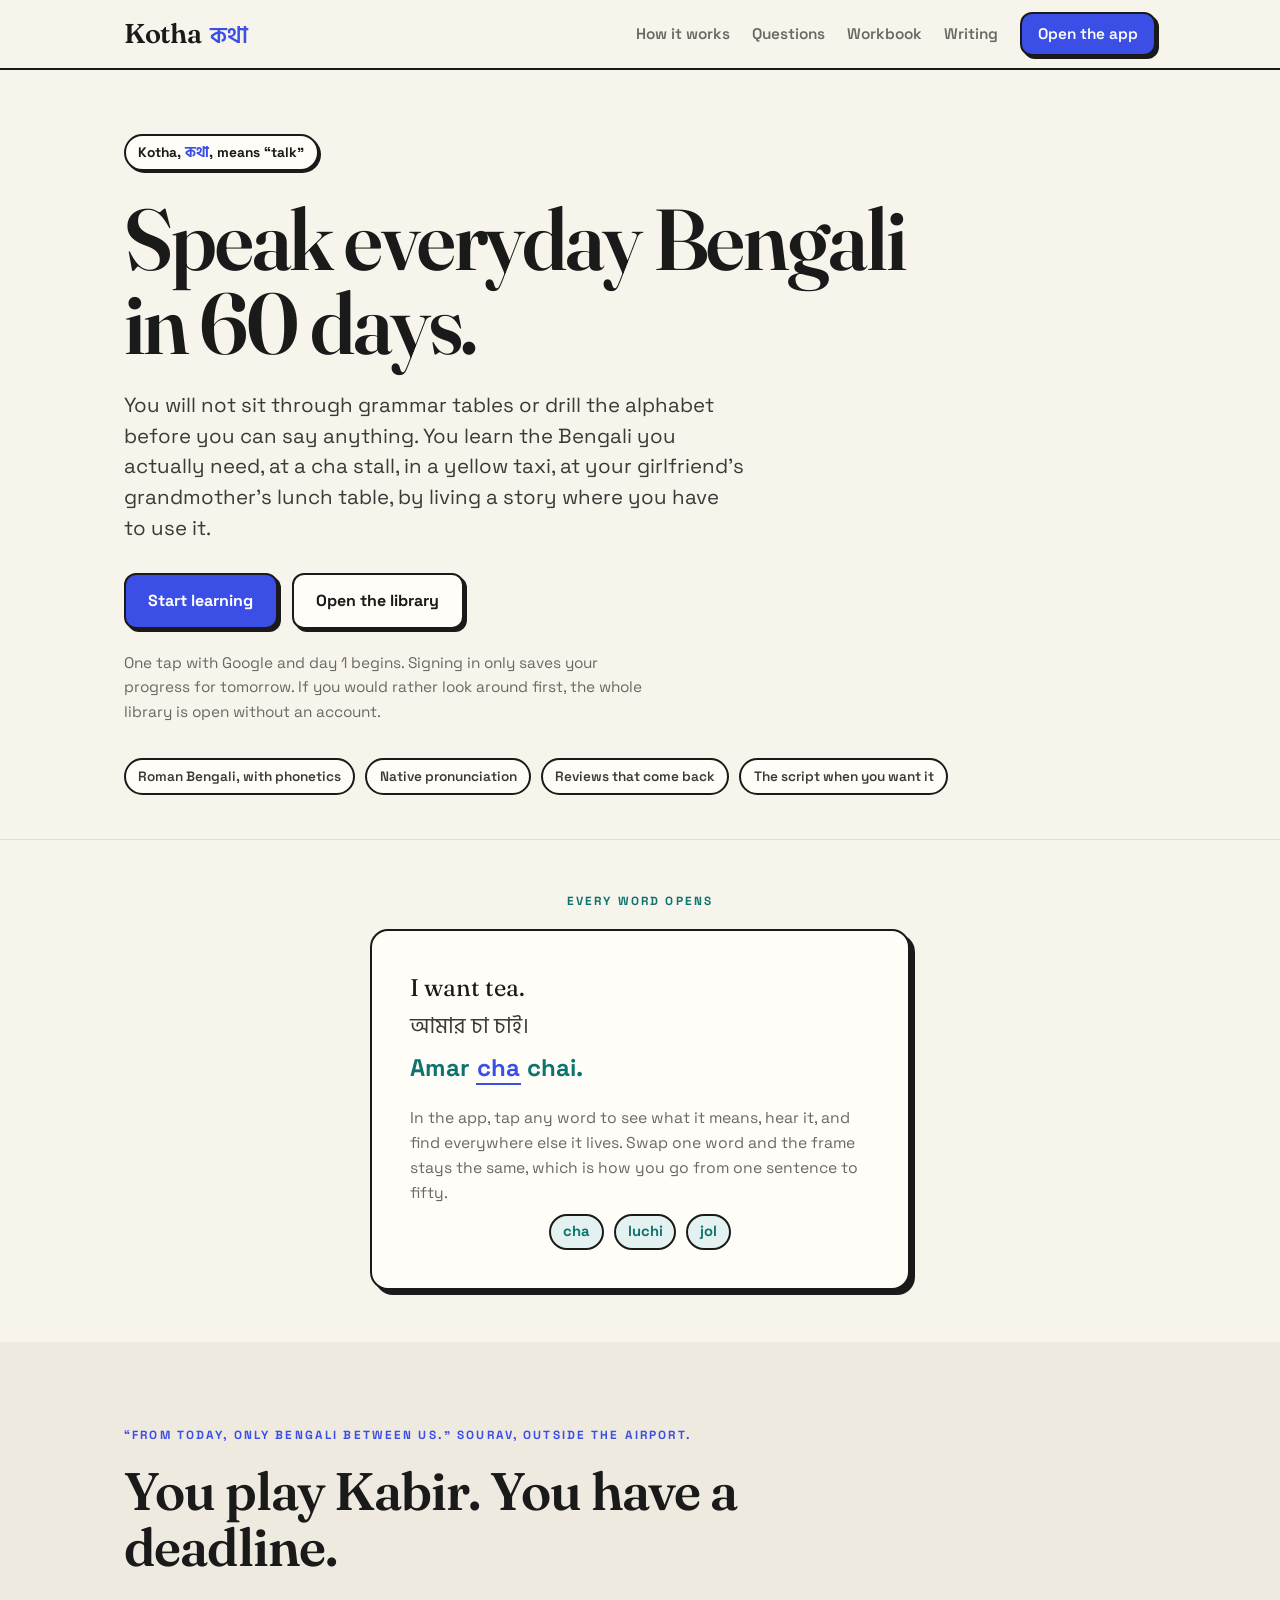
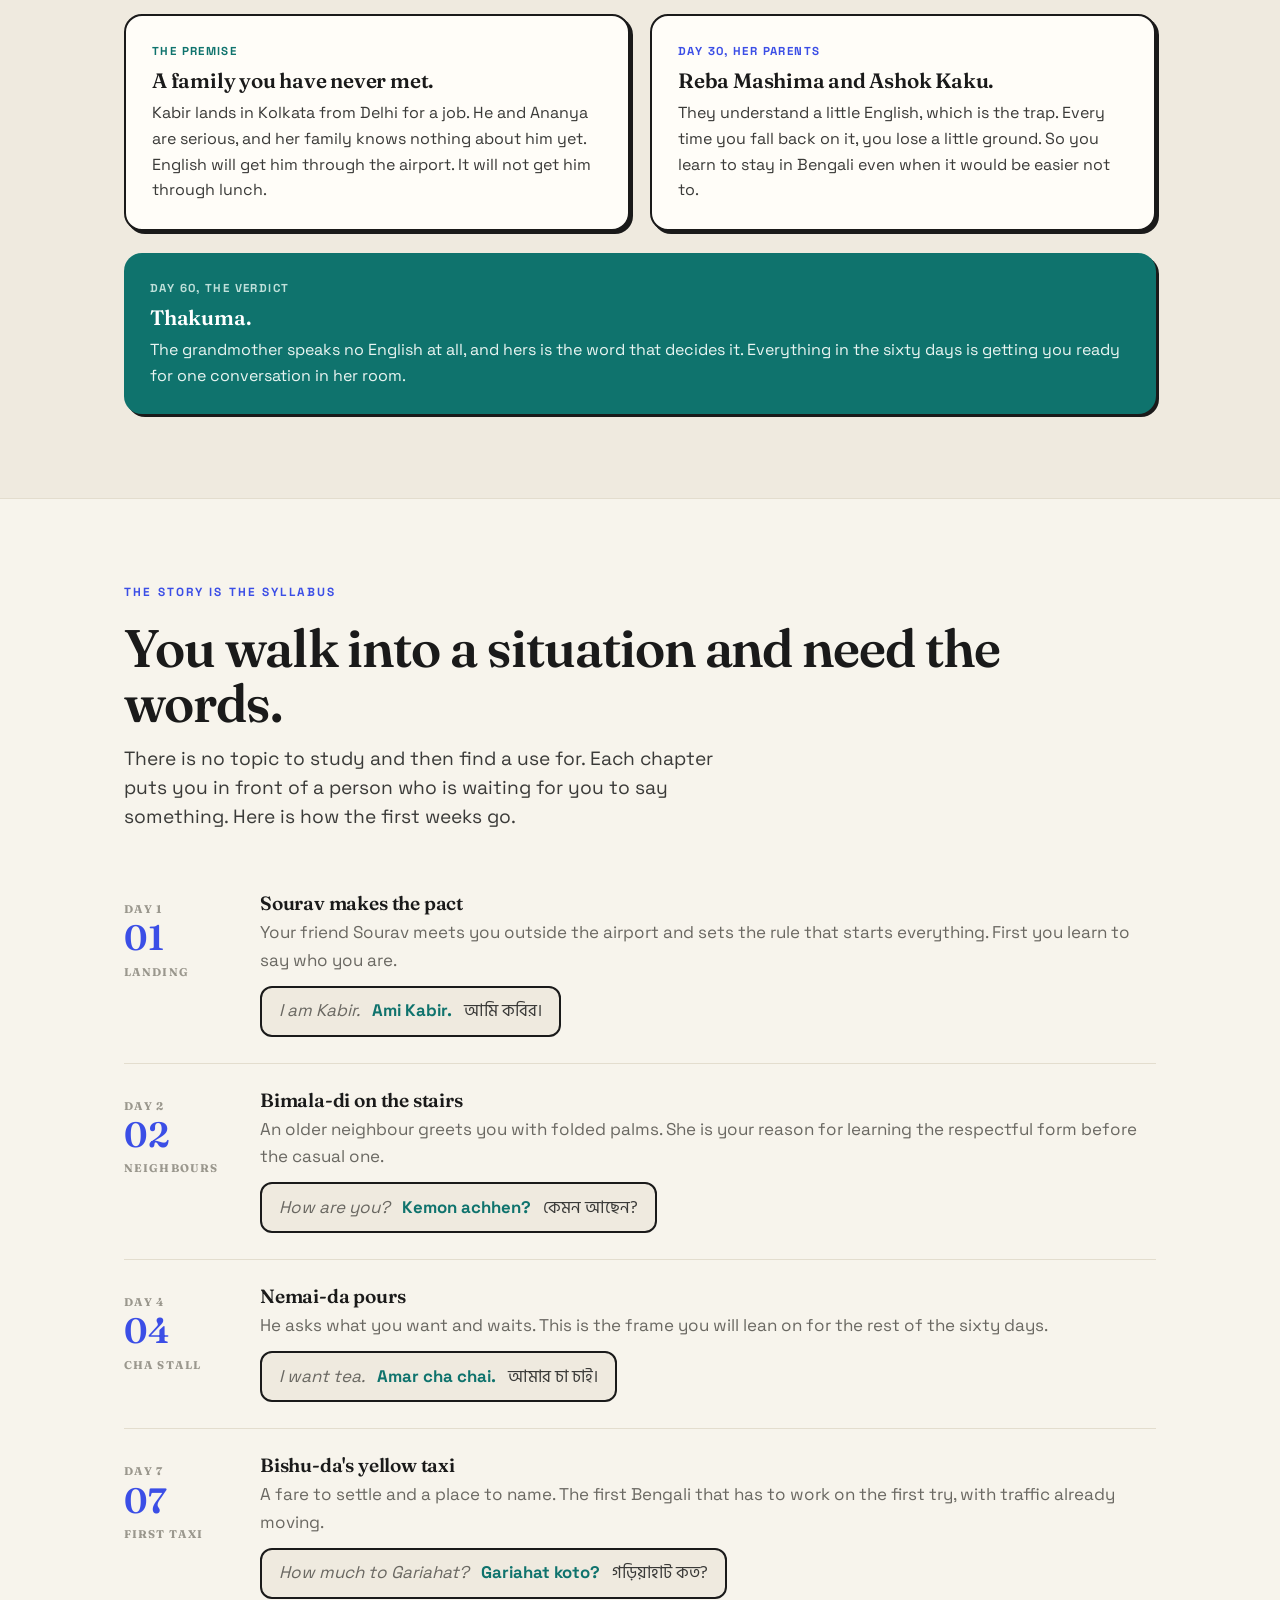
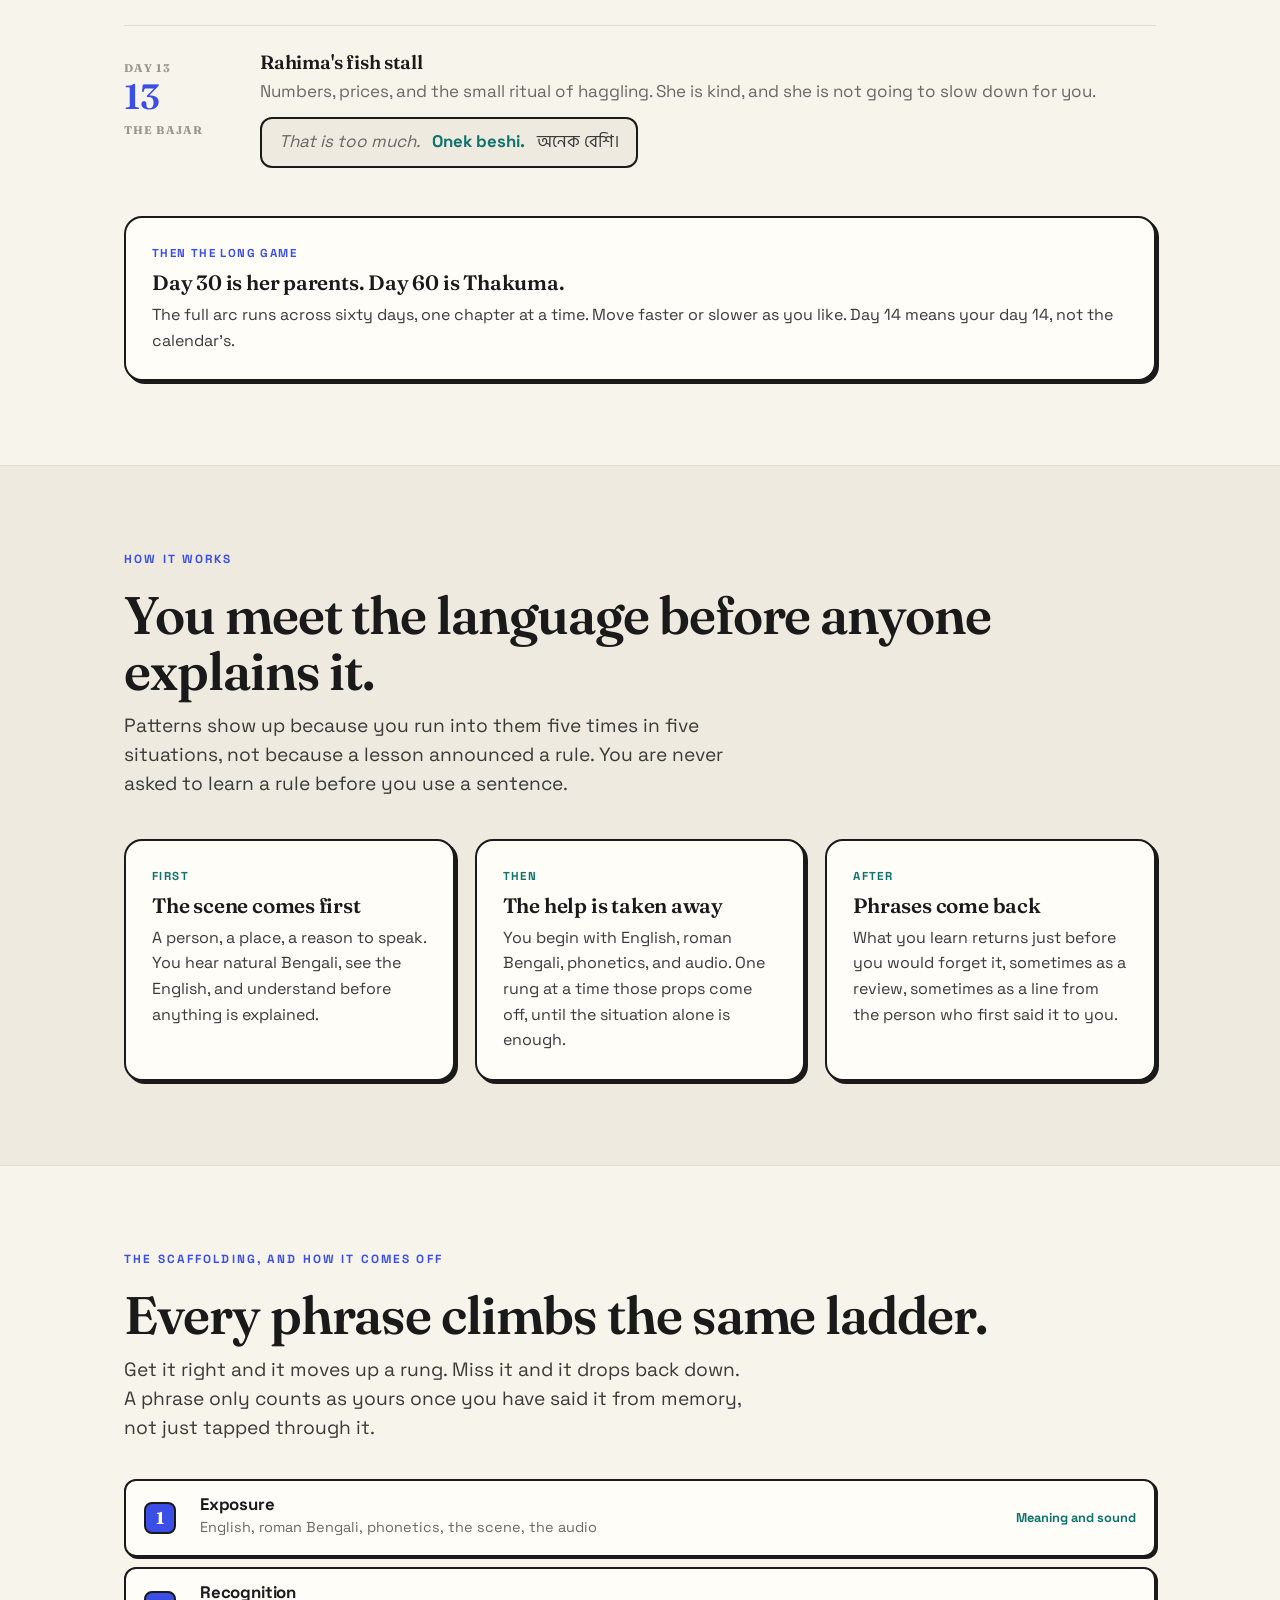
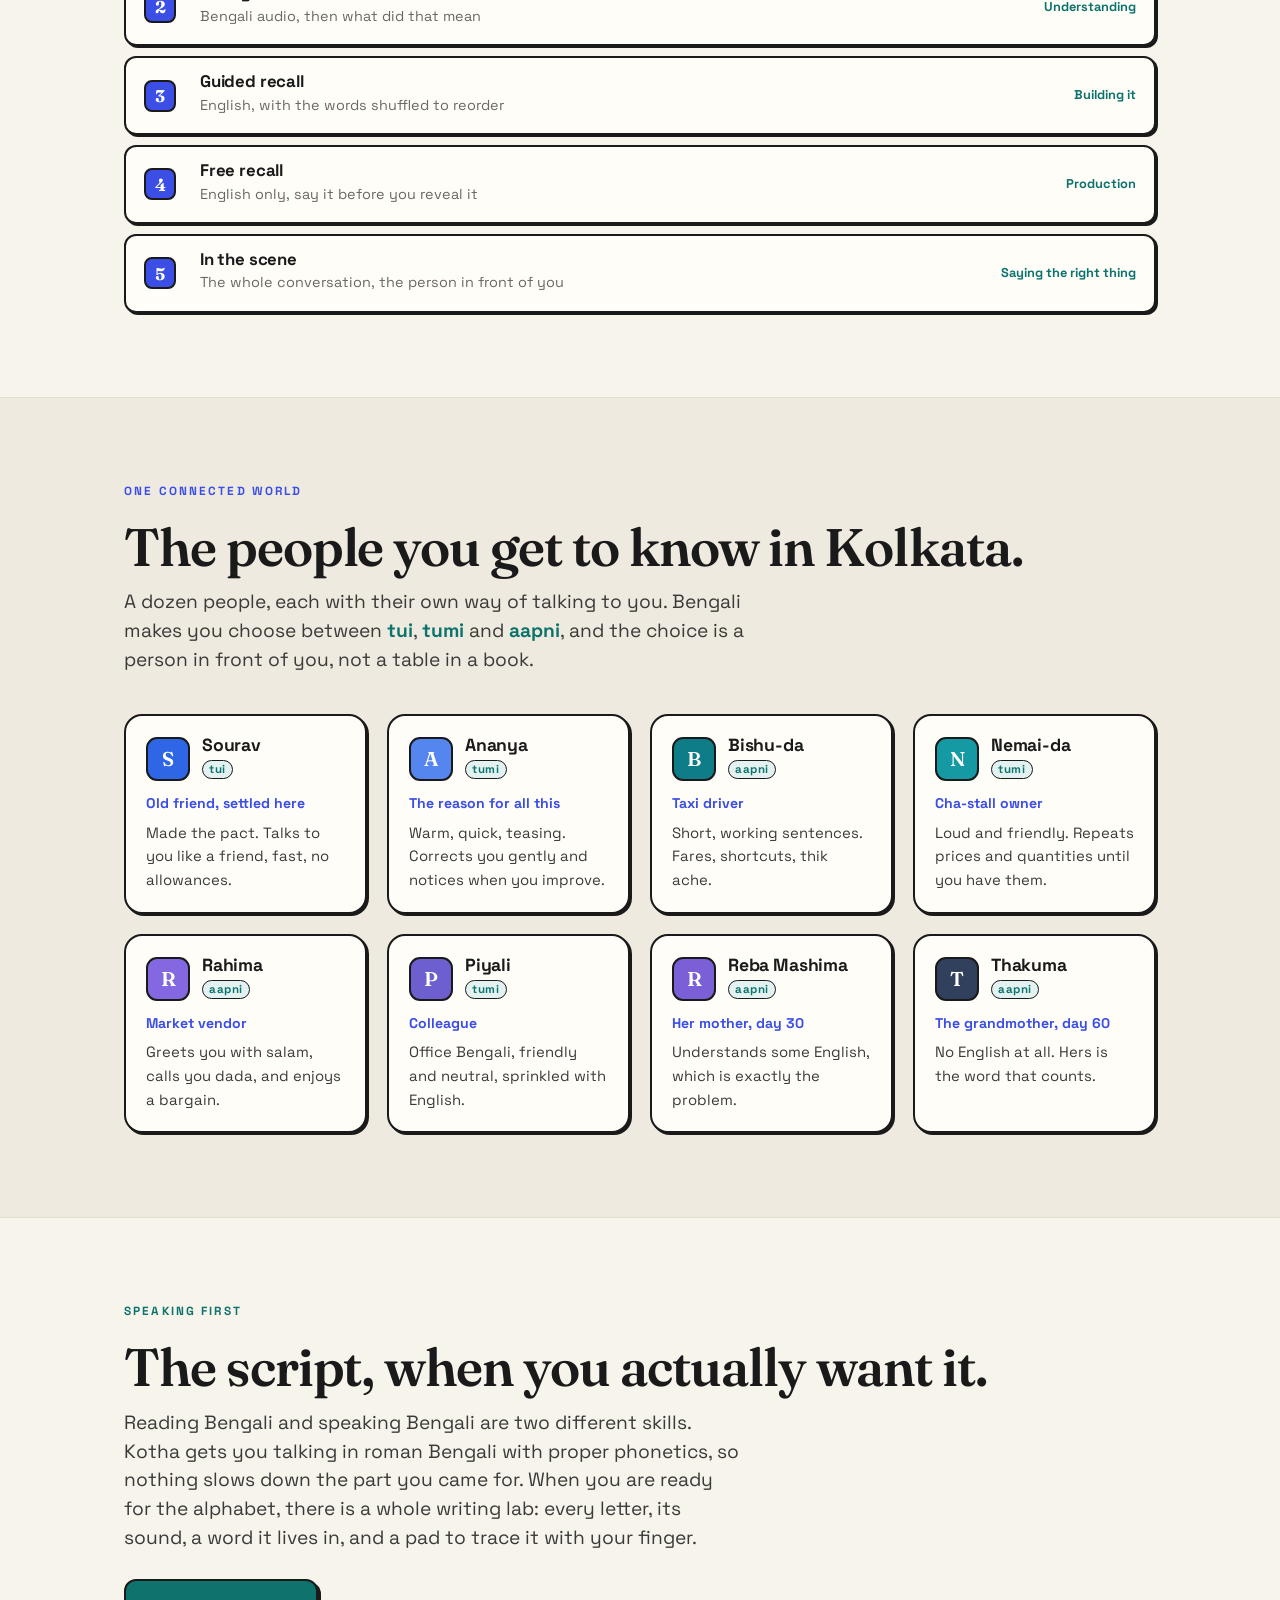
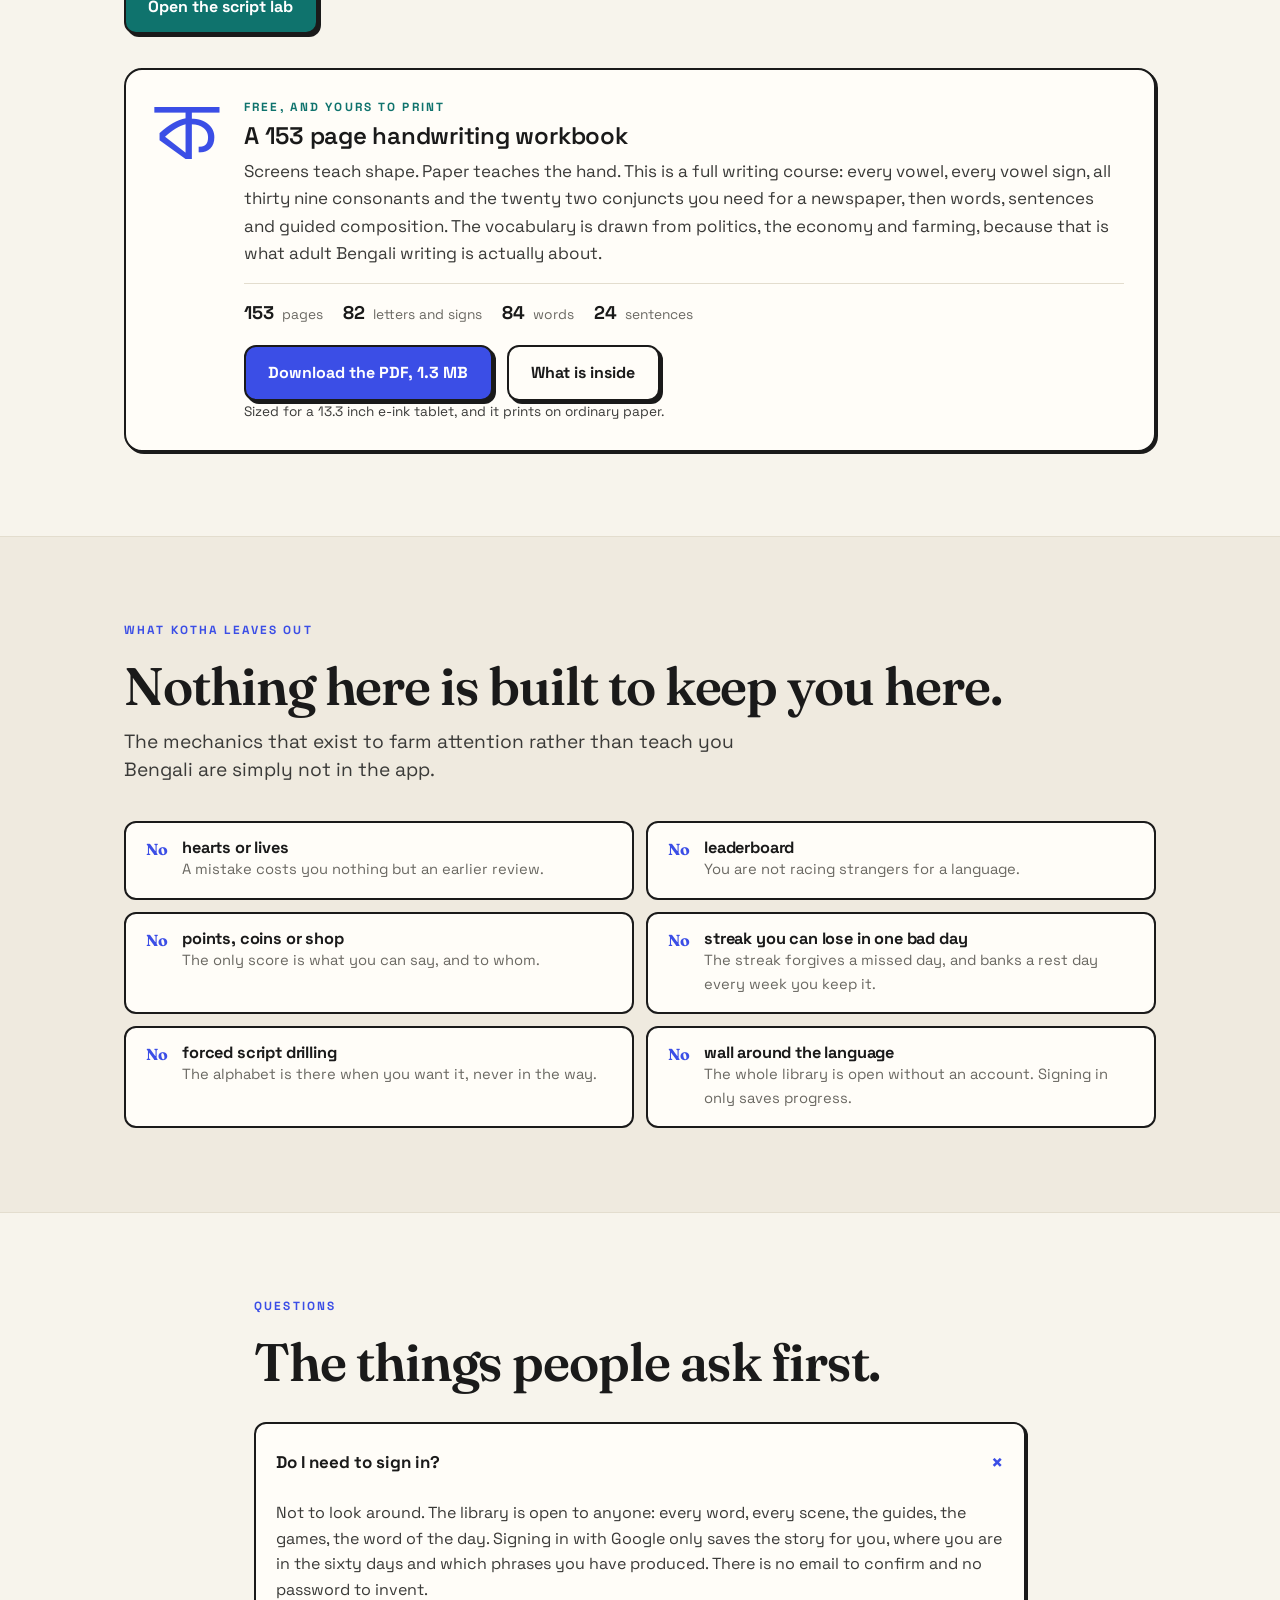
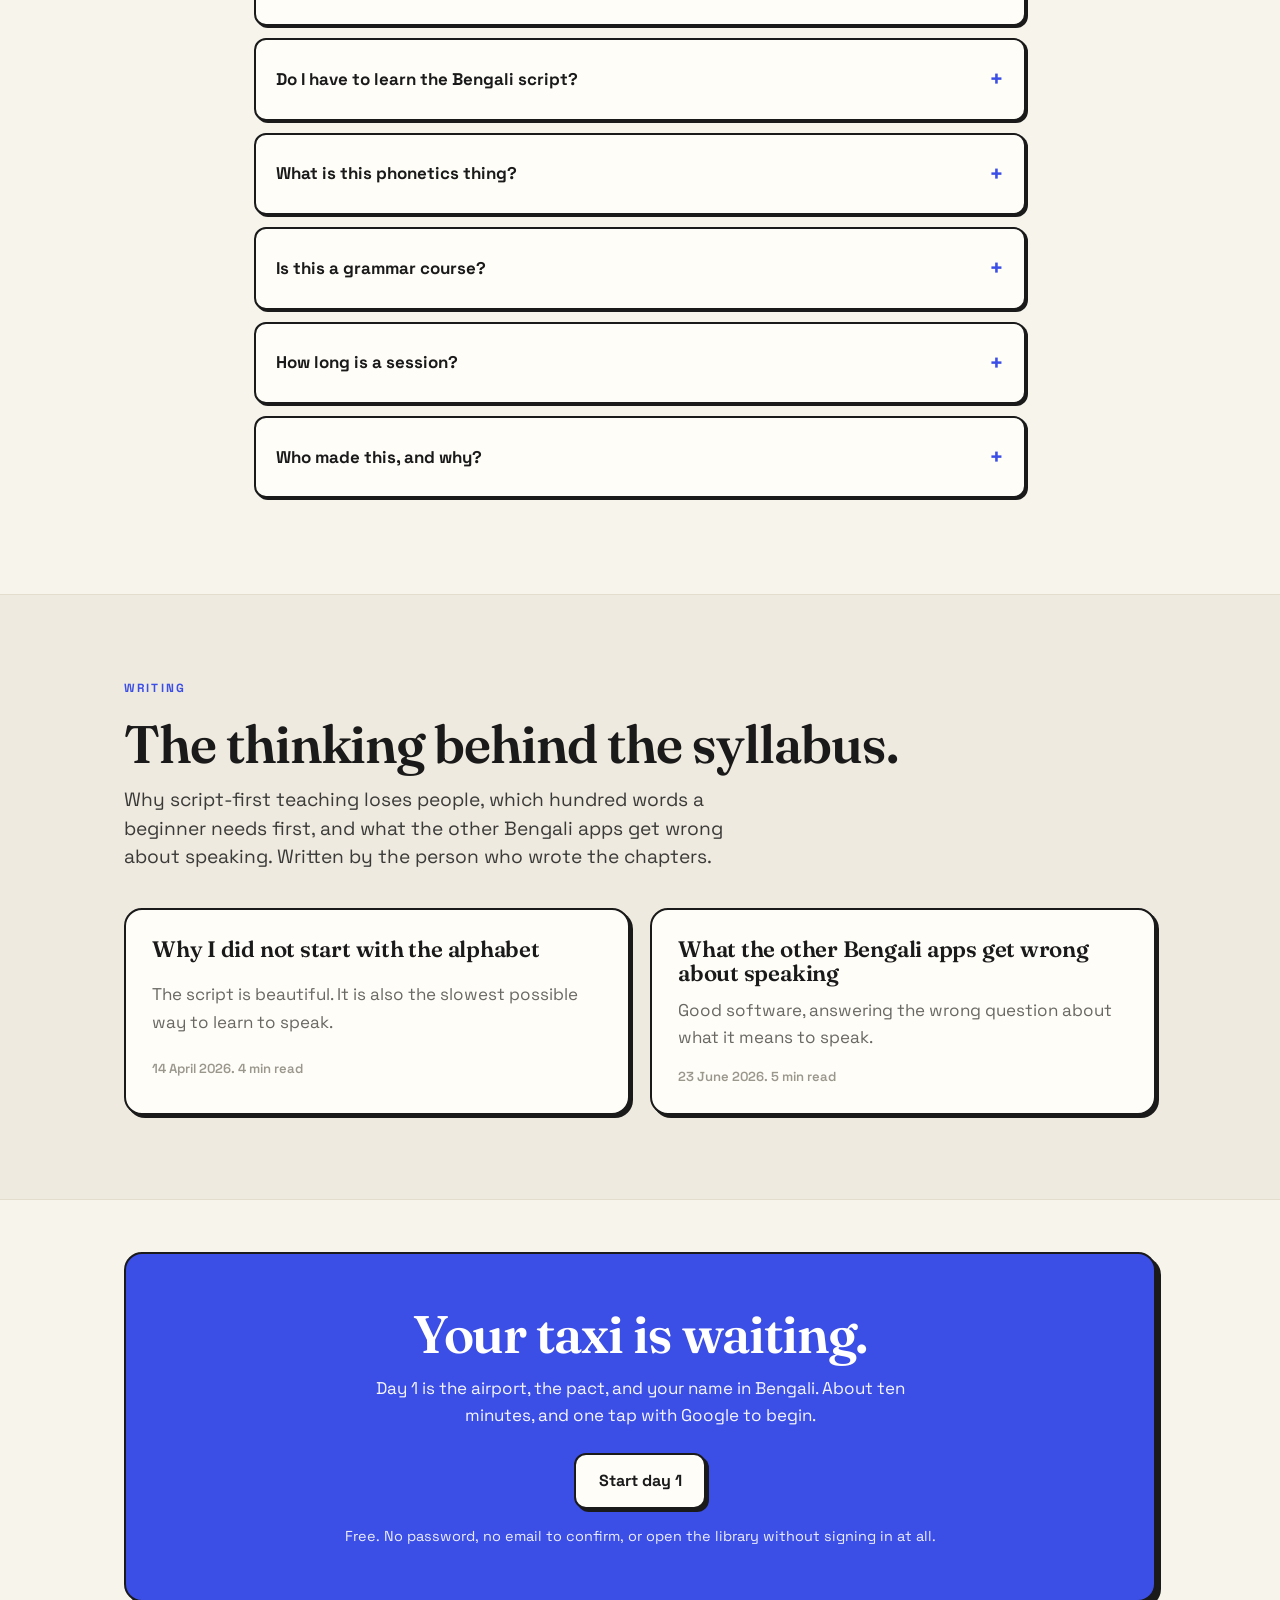
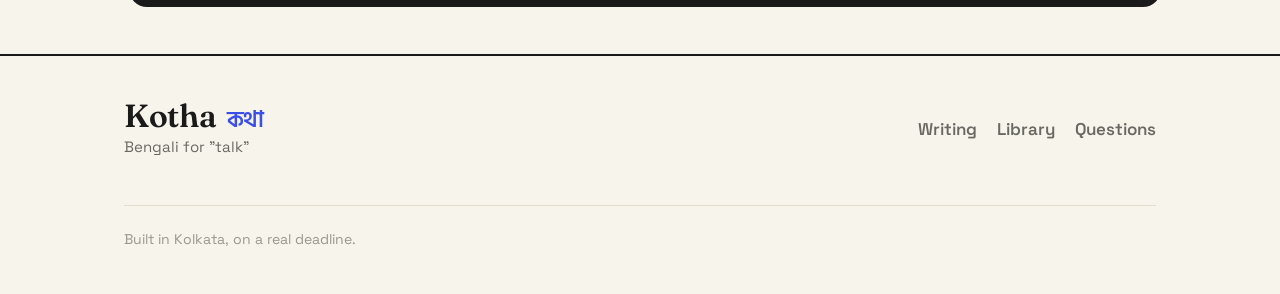
==== commit 438b49bb: "Fix the illegible nav button, and put the workbook on the landing page Three real bugs on the landin" ====
--- a/index.html
+++ b/index.html
@@ -10,6 +10,19 @@
 <meta name="theme-color" content="#f7f4ec" media="(prefers-color-scheme: light)">
 <meta name="theme-color" content="#14151a" media="(prefers-color-scheme: dark)">
 <meta name="format-detection" content="telephone=no">
+<meta property="og:type" content="website">
+<meta property="og:site_name" content="Kotha">
+<meta property="og:title" content="Kotha, learn to speak Bengali">
+<meta property="og:description" content="Story chapters set in Kolkata, spaced review that remembers what you forget, and the Bengali script traced by hand. Free.">
+<meta property="og:url" content="https://aytasnerd.github.io/kotha-bengali/">
+<meta property="og:image" content="https://aytasnerd.github.io/kotha-bengali/og.png">
+<meta property="og:image:width" content="1200">
+<meta property="og:image:height" content="630">
+<meta property="og:image:alt" content="The Bengali letter ka, beside the word Kotha">
+<meta name="twitter:card" content="summary_large_image">
+<meta name="twitter:title" content="Kotha, learn to speak Bengali">
+<meta name="twitter:description" content="Story chapters, spaced review, and the script by hand. Free.">
+<meta name="twitter:image" content="https://aytasnerd.github.io/kotha-bengali/og.png">
 <link rel="manifest" href="manifest.webmanifest">
 <link rel="apple-touch-icon" sizes="180x180" href="apple-touch-icon.png">
 <link rel="icon" href="icon.svg" type="image/svg+xml">
@@ -19,7 +32,7 @@
 <link rel="preconnect" href="https://fonts.gstatic.com" crossorigin>
 <link href="https://fonts.googleapis.com/css2?family=Fraunces:ital,opsz,wght@0,9..144,400;0,9..144,500;0,9..144,600;0,9..144,700;1,9..144,500&family=Space+Grotesk:wght@400;500;600;700&family=Hind+Siliguri:wght@400;500;600;700&display=swap" rel="stylesheet">
 <script>(function(){var r=document.documentElement;r.dataset.theme=localStorage.getItem('kotha.theme')||'light';r.dataset.accent=localStorage.getItem('kotha.accent')||'indigo';})();</script>
-<link rel="stylesheet" href="styles.css?v=1785329500">
+<link rel="stylesheet" href="styles.css?v=1785334163">
 </head>
 <body>
 
@@ -29,6 +42,7 @@
     <nav class="nav-links" id="navlinks">
       <a href="#how">How it works</a>
       <a href="#questions">Questions</a>
+      <a href="#workbook">Workbook</a>
       <a href="app.html#/writing">Writing</a>
       <a href="app.html" class="btn btn-primary nav-cta">Open the app</a>
       
@@ -39,7 +53,7 @@
 
 <section class="hero">
   <div class="wrap">
-    <span class="hero-badge">Kotha, <span class="sc">কথা</span>, means "talk"</span>
+    <span class="hero-badge">Kotha, <span class="sc">কথা</span>, means “talk”</span>
     <h1 class="h-hero">Speak everyday Bengali<br>in 60 days.</h1>
     <p class="lead">You will not sit through grammar tables or drill the alphabet before you can say anything. You learn the Bengali you actually need, at a cha stall, in a yellow taxi, at your girlfriend's grandmother's lunch table, by living a story where you have to use it.</p>
     <div class="hero-cta">
@@ -75,7 +89,7 @@
 
 <section class="section" style="background:var(--bg-subtle)">
   <div class="wrap">
-    <p class="eyebrow">"From today, only Bengali between us." Sourav, outside the airport.</p>
+    <p class="eyebrow">“From today, only Bengali between us.” Sourav, outside the airport.</p>
     <h2 class="h-sec" style="max-width:760px">You play Kabir. You have a deadline.</h2>
     <div class="grid grid-2" style="margin-top:40px">
       <div class="card">
@@ -202,6 +216,28 @@
     <h2 class="h-sec">The script, when you actually want it.</h2>
     <p class="lead" style="margin-top:14px">Reading Bengali and speaking Bengali are two different skills. Kotha gets you talking in roman Bengali with proper phonetics, so nothing slows down the part you came for. When you are ready for the alphabet, there is a whole writing lab: every letter, its sound, a word it lives in, and a pad to trace it with your finger.</p>
     <div class="hero-cta" style="margin-top:26px"><a href="app.html#/script" class="btn btn-teal">Open the script lab</a></div>
+
+    <div class="wb-card" id="workbook">
+      <div class="wb-card-ka">ক</div>
+      <div class="wb-card-body">
+        <p class="eyebrow teal" style="margin-bottom:6px">Free, and yours to print</p>
+        <h3>A 153 page handwriting workbook</h3>
+        <p>Screens teach shape. Paper teaches the hand. This is a full writing course:
+           every vowel, every vowel sign, all thirty nine consonants and the twenty two
+           conjuncts you need for a newspaper, then words, sentences and guided
+           composition. The vocabulary is drawn from politics, the economy and farming,
+           because that is what adult Bengali writing is actually about.</p>
+        <div class="wb-card-meta">
+          <span><b>153</b> pages</span><span><b>82</b> letters and signs</span>
+          <span><b>84</b> words</span><span><b>24</b> sentences</span>
+        </div>
+        <div class="hero-cta" style="margin-top:18px">
+          <a href="Writing-Bengali.pdf" class="btn btn-primary" download>Download the PDF, 1.3 MB</a>
+          <a href="app.html#/workbook" class="btn btn-ghost">What is inside</a>
+        </div>
+        <p class="wb-card-note">Sized for a 13.3 inch e-ink tablet, and it prints on ordinary paper.</p>
+      </div>
+    </div>
   </div>
 </section>
 
--- a/styles.css
+++ b/styles.css
@@ -124,7 +124,8 @@
 .nav-links{display:flex;align-items:center;gap:22px}
 .nav-links a{font-weight:600;font-size:.96rem;color:var(--muted);transition:color .15s}
 .nav-links a:hover{color:var(--text)}
-.nav-cta{padding:.5em 1.05em;font-size:.92rem;color:var(--on-accent)}
+.nav-cta{padding:.5em 1.05em;font-size:.92rem}
+.nav-links a.nav-cta,.nav-links a.nav-cta:hover{color:var(--on-accent)}
 .nav-toggle{display:none}
 
 /* theme controls */
@@ -137,7 +138,7 @@
 
 /* hero */
 .hero{padding:64px 0 44px}
-.hero-badge{display:inline-flex;align-items:center;gap:.5em;font-size:.86rem;font-weight:700;color:var(--text);background:var(--surface);border:2px solid var(--line);padding:.35em .9em;border-radius:var(--radius-pill);margin-bottom:26px;box-shadow:var(--pop-2)}
+.hero-badge{display:inline-block;font-size:.86rem;font-weight:700;color:var(--text);background:var(--surface);border:2px solid var(--line);padding:.35em .9em;border-radius:var(--radius-pill);margin-bottom:26px;box-shadow:var(--pop-2)}
 .hero-badge .sc{font-family:var(--font-bengali);color:var(--accent)}
 .hero h1{margin-bottom:24px}
 .hero .lead{margin-bottom:30px;font-size:clamp(1.12rem,1.6vw,1.36rem)}
@@ -644,3 +645,64 @@
 .src-note{background:var(--bg-2);border:2px solid var(--line);border-radius:var(--radius);
   padding:12px 14px;font-size:.88rem;color:var(--muted);margin:4px 0 16px}
 .stroke-hint{font-size:.86rem;font-weight:700;color:var(--bengali);margin-top:10px;min-height:1.2em}
+
+
+/* ---------- writing workbook page ---------- */
+.wb-hero{border:2px solid var(--line);background:var(--surface);padding:22px;margin:18px 0 6px;
+  box-shadow:var(--pop-2)}
+.wb-meta{display:flex;flex-wrap:wrap;gap:26px;margin-bottom:18px}
+.wb-stat{display:flex;flex-direction:column;line-height:1.1}
+.wb-stat b{font-family:var(--font-display);font-size:30px}
+.wb-stat span{font-size:12px;letter-spacing:.06em;text-transform:uppercase;color:var(--text-faint);
+  font-weight:700;margin-top:2px}
+.btn-lg{font-size:16px;padding:13px 20px}
+.wb-note{font-size:13px;color:var(--text-faint);margin:12px 0 0}
+.wb-h{font-family:var(--font-display);font-size:22px;margin:30px 0 10px}
+.wb-toc{border:2px solid var(--line);background:var(--surface)}
+.wb-row{display:flex;gap:16px;align-items:flex-start;justify-content:space-between;
+  padding:13px 16px;border-bottom:1px solid var(--line-soft)}
+.wb-row:last-child{border-bottom:0}
+.wb-row h3{font-size:15px;margin:0 0 3px}
+.wb-row p{font-size:13.5px;color:var(--text-muted);margin:0;line-height:1.45}
+.wb-n{font-size:12px;font-weight:700;color:var(--text-faint);white-space:nowrap;padding-top:2px}
+.wb-faq{border:2px solid var(--line);background:var(--surface)}
+.wb-q{border-bottom:1px solid var(--line-soft)}
+.wb-q:last-child{border-bottom:0}
+.wb-q summary{cursor:pointer;padding:13px 16px;font-weight:700;font-size:14.5px;list-style:none}
+.wb-q summary::-webkit-details-marker{display:none}
+.wb-q summary::after{content:'+';float:right;font-weight:700;color:var(--text-faint)}
+.wb-q[open] summary::after{content:'\2212'}
+.wb-q p{margin:0;padding:0 16px 15px;font-size:14px;line-height:1.55;color:var(--text-muted)}
+.wb-foot{margin:26px 0 10px;font-size:14px;color:var(--text-muted)}
+.wb-foot a{cursor:pointer;text-decoration:underline}
+@media(max-width:520px){ .wb-meta{gap:18px} .wb-stat b{font-size:24px} }
+
+/* workbook promo on the script lab */
+.wb-promo{display:flex;align-items:center;gap:14px;width:100%;text-align:left;cursor:pointer;
+  border:2px solid var(--line);background:var(--surface);padding:13px 16px;margin:0 0 22px;
+  box-shadow:var(--pop-2);font:inherit;color:inherit}
+.wb-promo:hover{transform:translate(-1px,-1px)}
+.wb-promo-ka{font-family:var(--font-bengali,inherit);font-size:34px;line-height:1;
+  color:var(--accent);flex:none}
+.wb-promo-t{display:flex;flex-direction:column;gap:2px;flex:1}
+.wb-promo-t b{font-size:14.5px}
+.wb-promo-t span{font-size:13px;color:var(--text-muted);line-height:1.4}
+.wb-promo .icn{flex:none;color:var(--text-faint)}
+
+/* workbook card on the landing page */
+.wb-card{display:flex;gap:26px;align-items:flex-start;margin-top:34px;
+  border:2px solid var(--line);background:var(--surface);border-radius:var(--radius-lg);
+  padding:28px 30px;box-shadow:var(--pop-2)}
+.wb-card-ka{font-family:var(--font-bengali);font-size:5.2rem;line-height:.9;color:var(--accent);flex:none}
+.wb-card-body{flex:1;min-width:0}
+.wb-card h3{font-family:var(--font-display);font-size:1.5rem;margin:0 0 10px}
+.wb-card p{color:var(--text-2);line-height:1.6;margin:0}
+.wb-card-meta{display:flex;flex-wrap:wrap;gap:20px;margin-top:16px;
+  padding-top:14px;border-top:1px solid var(--line-soft)}
+.wb-card-meta span{font-size:.86rem;color:var(--muted)}
+.wb-card-meta b{font-family:var(--font-display);font-size:1.15rem;color:var(--text);margin-right:4px}
+.wb-card-note{font-size:.85rem;color:var(--faint);margin-top:12px}
+@media(max-width:720px){
+  .wb-card{flex-direction:column;gap:14px;padding:22px}
+  .wb-card-ka{font-size:3.4rem}
+}
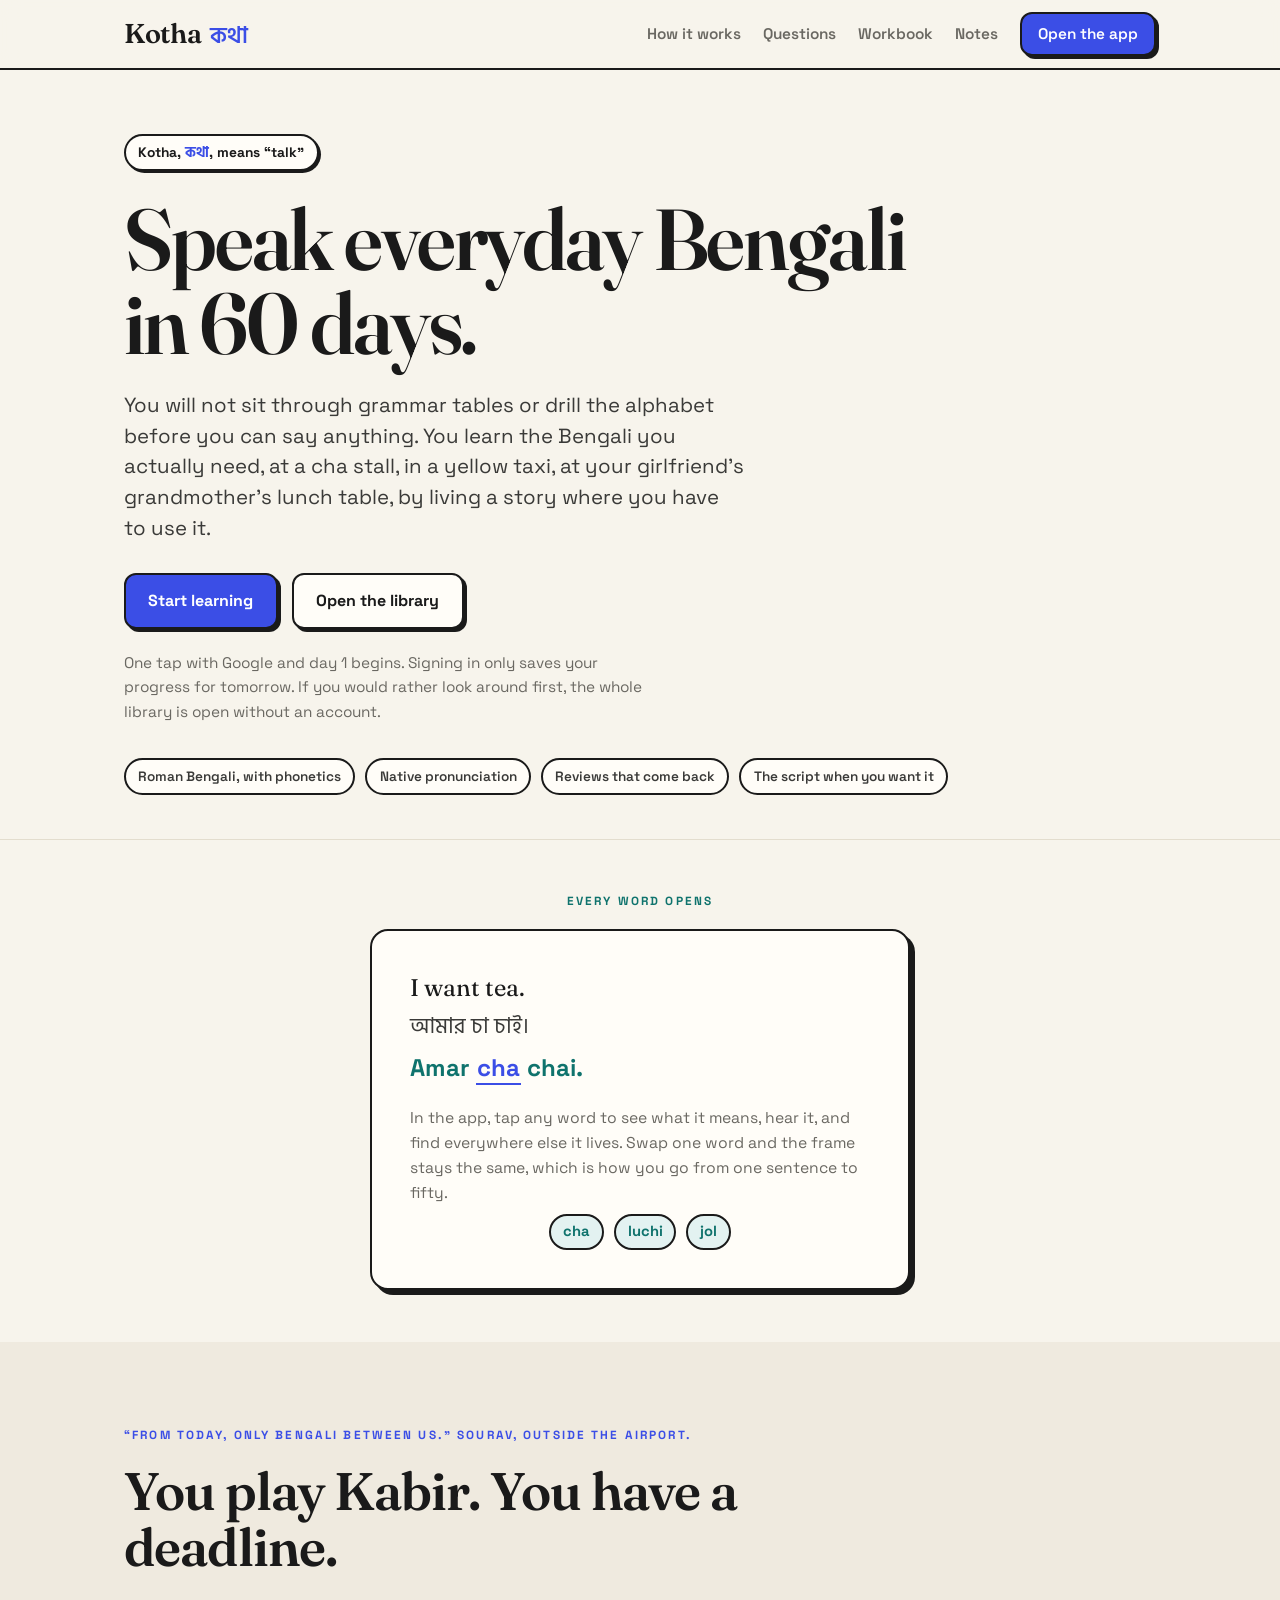
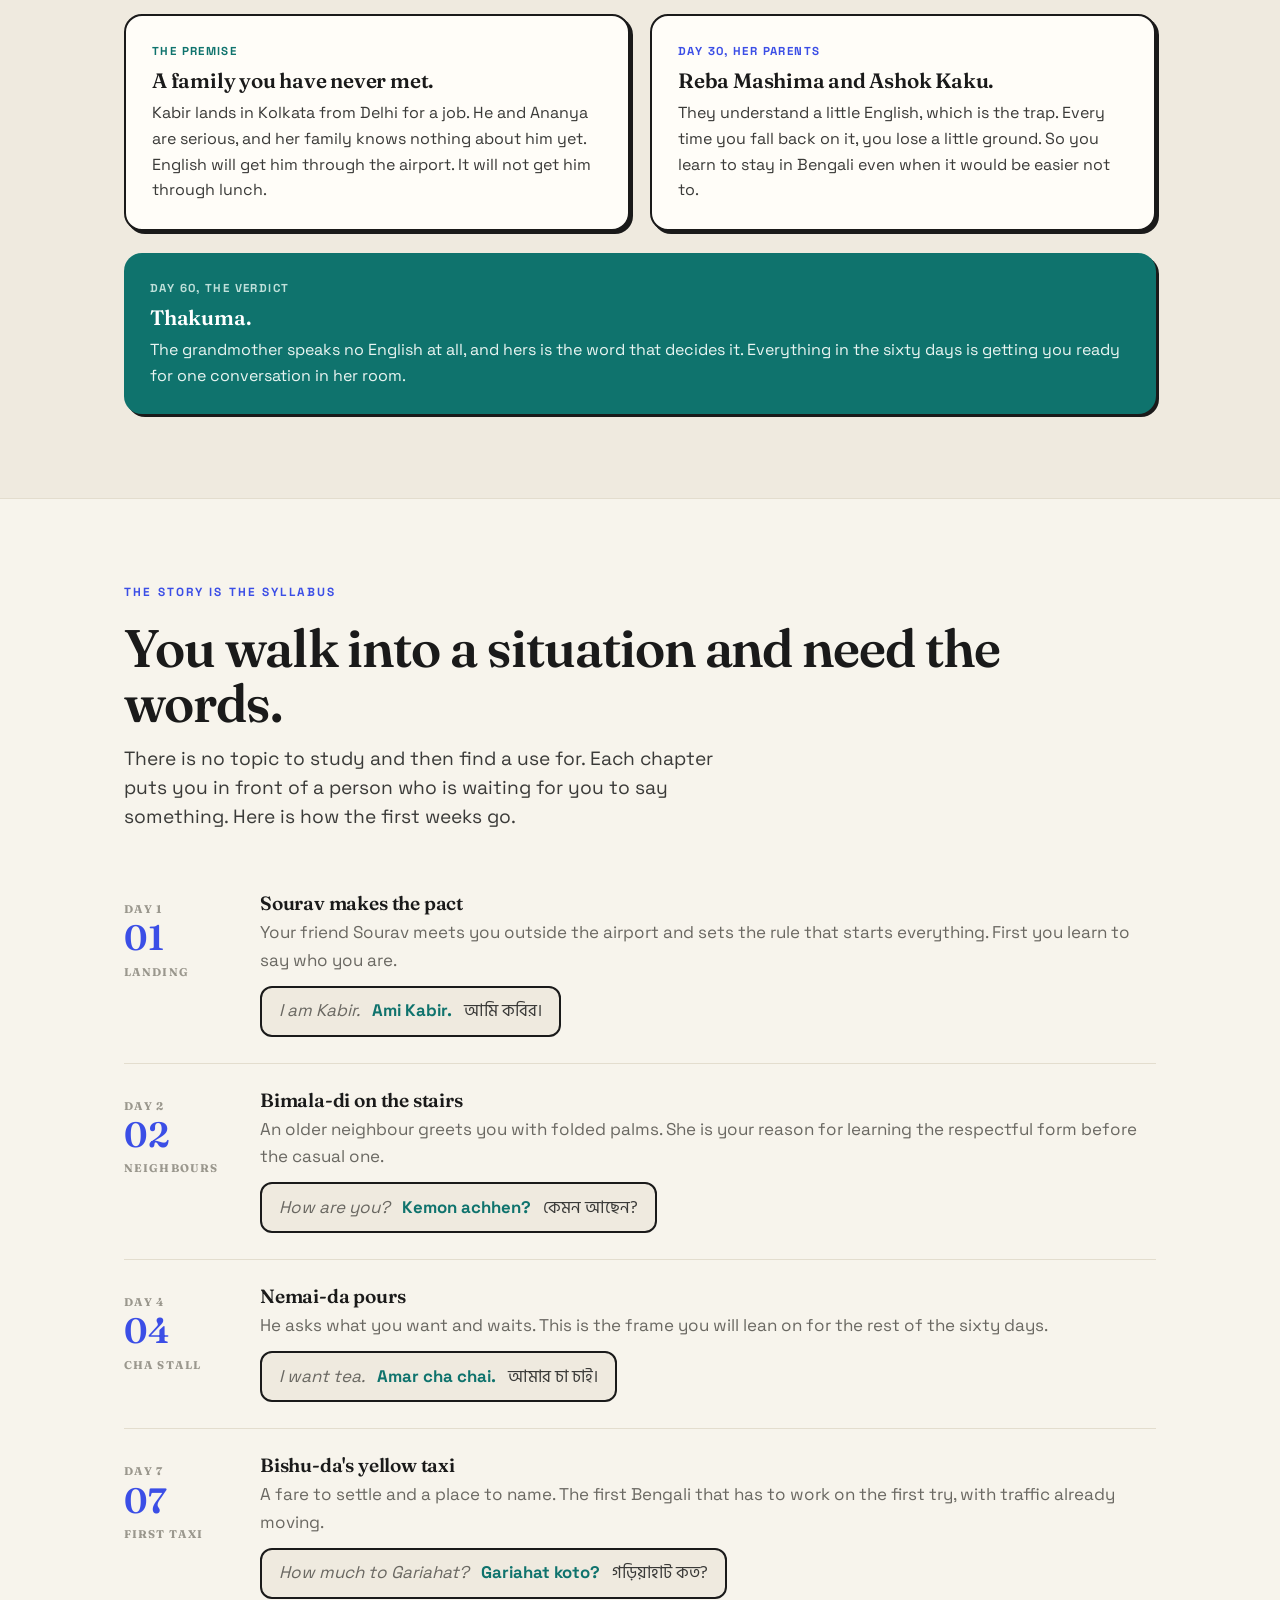
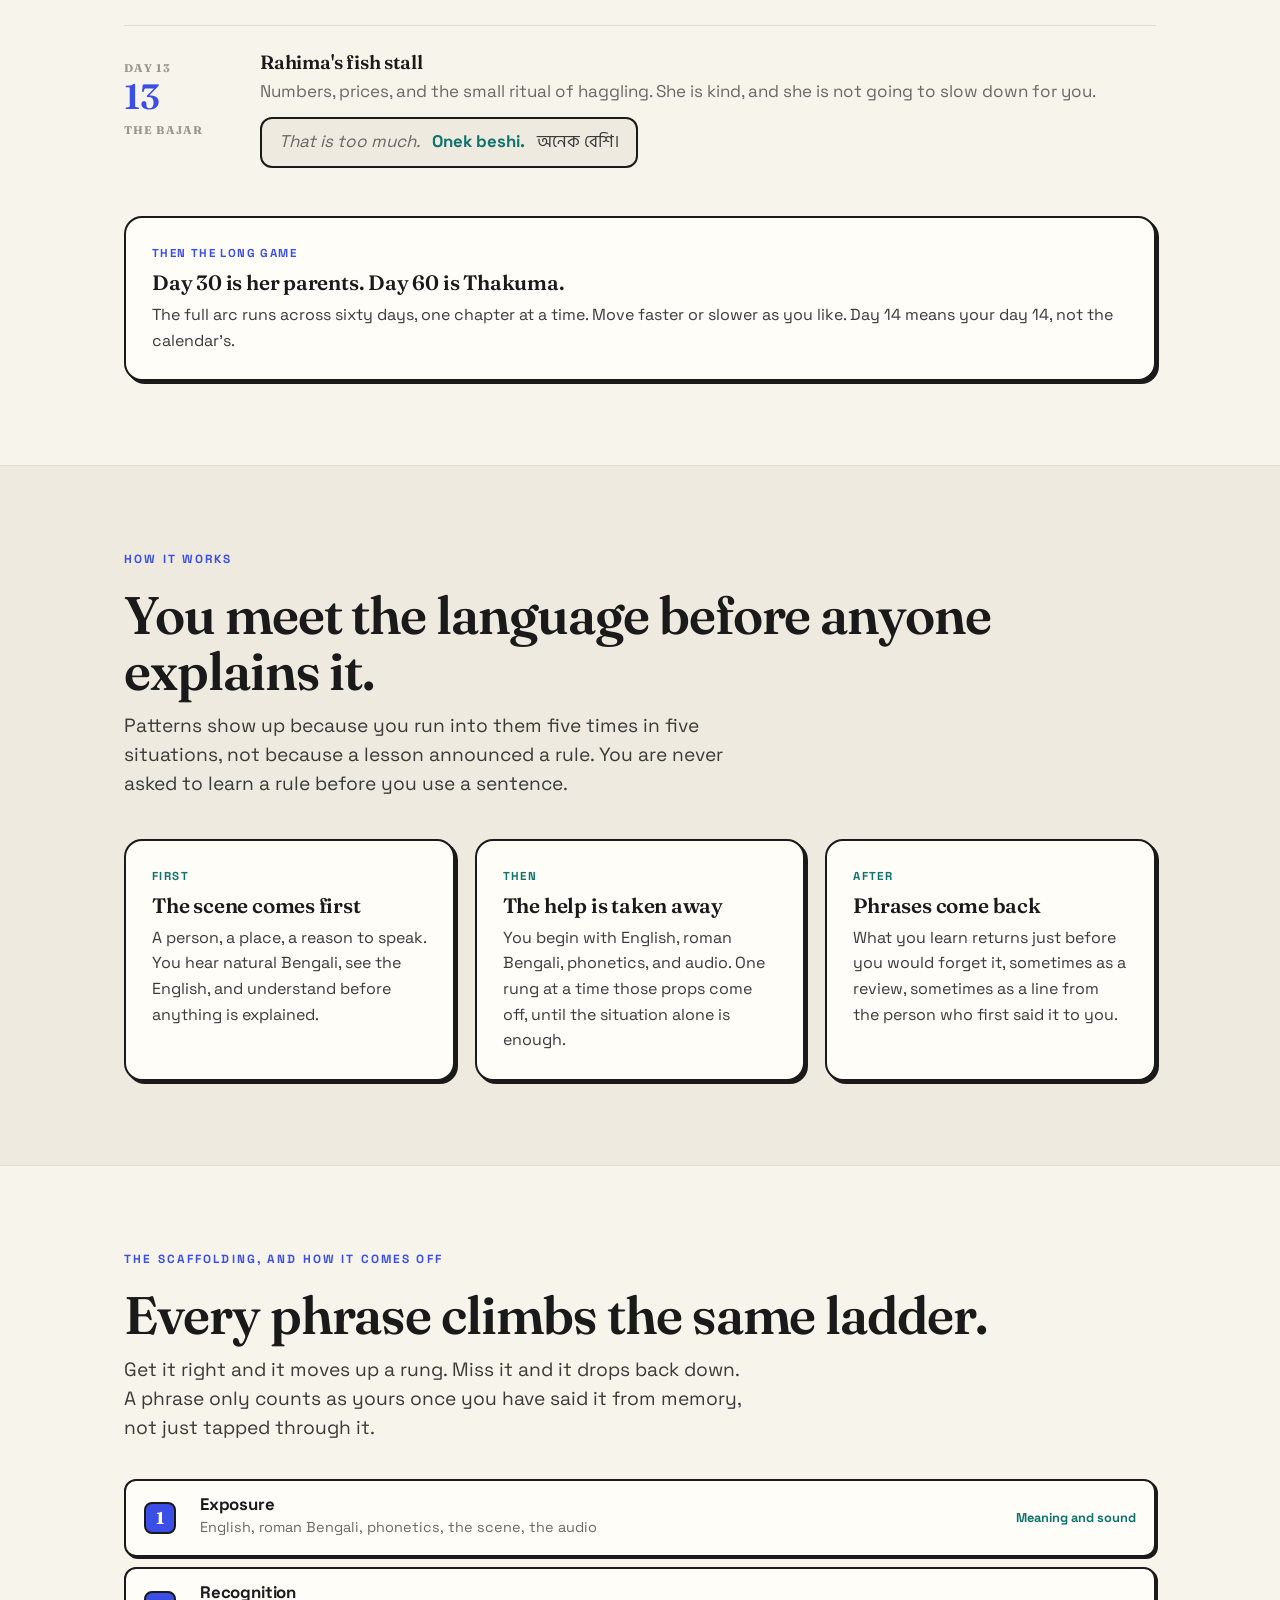
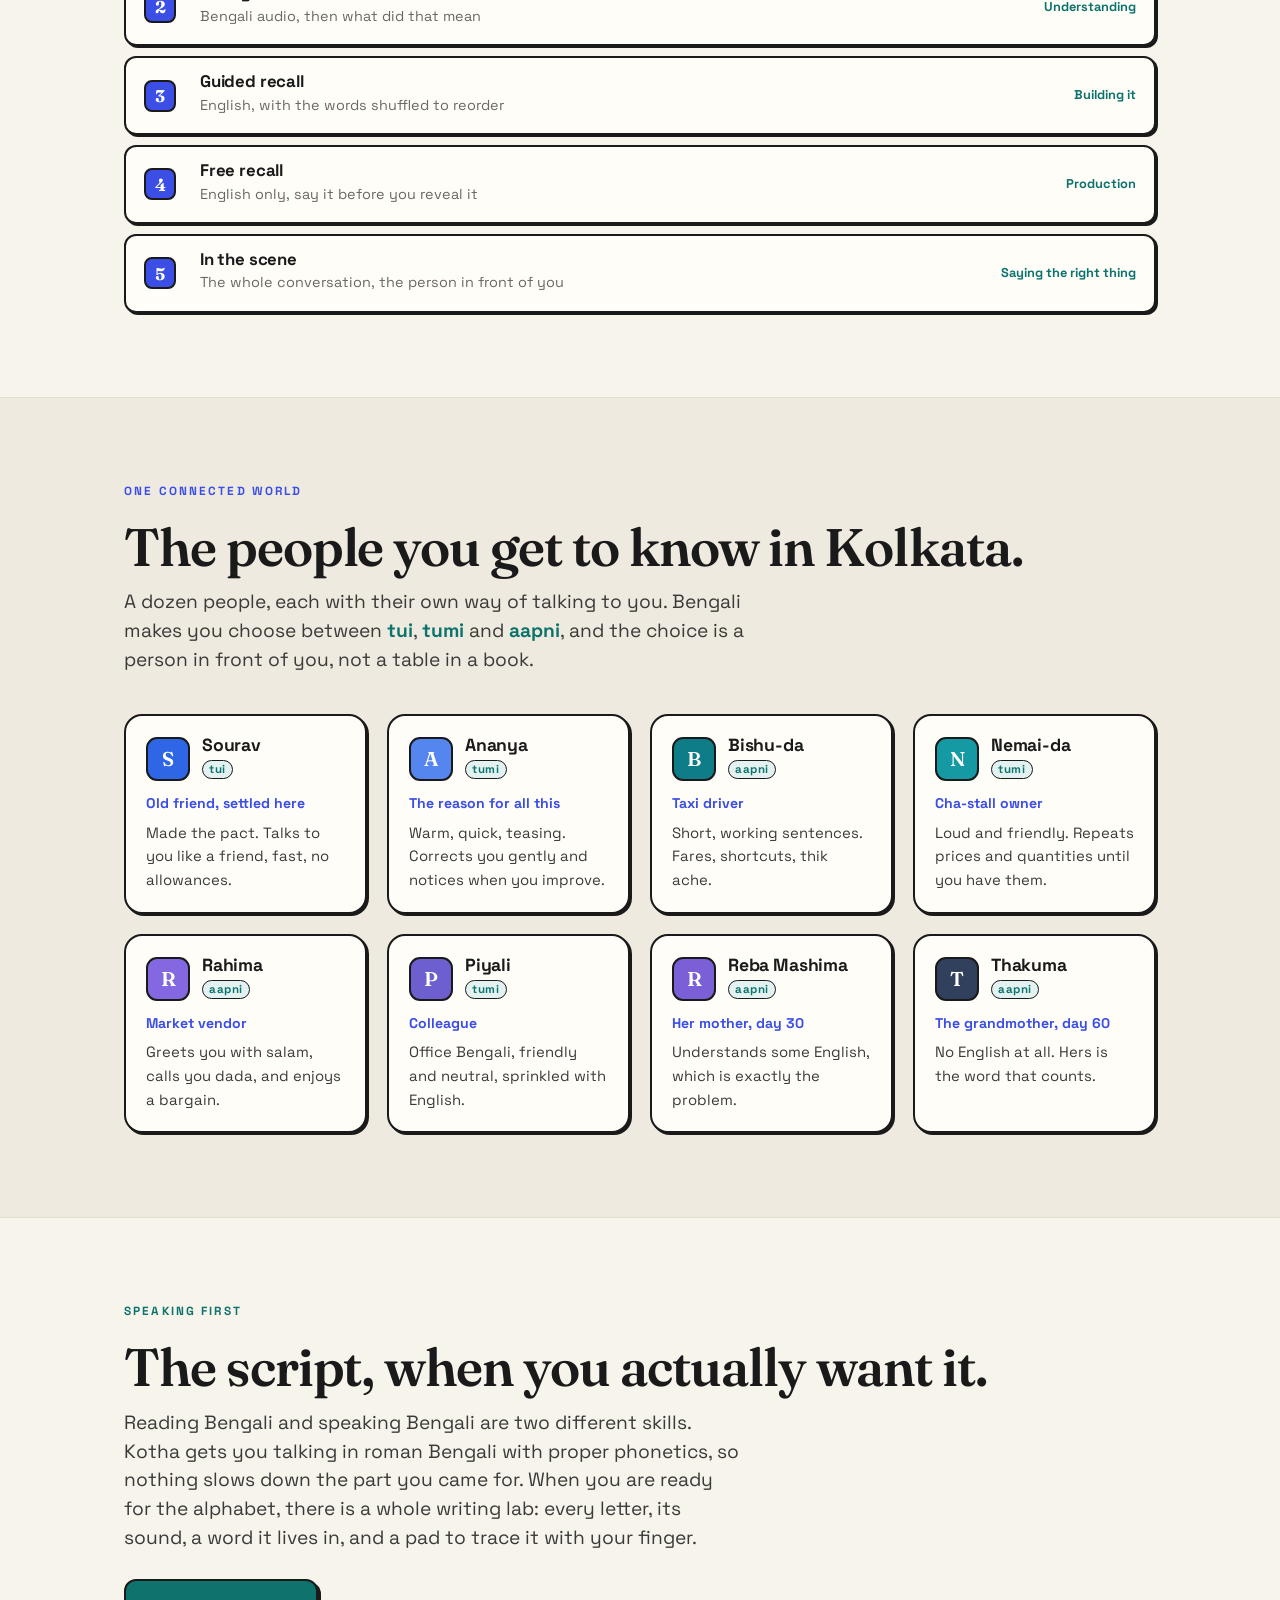
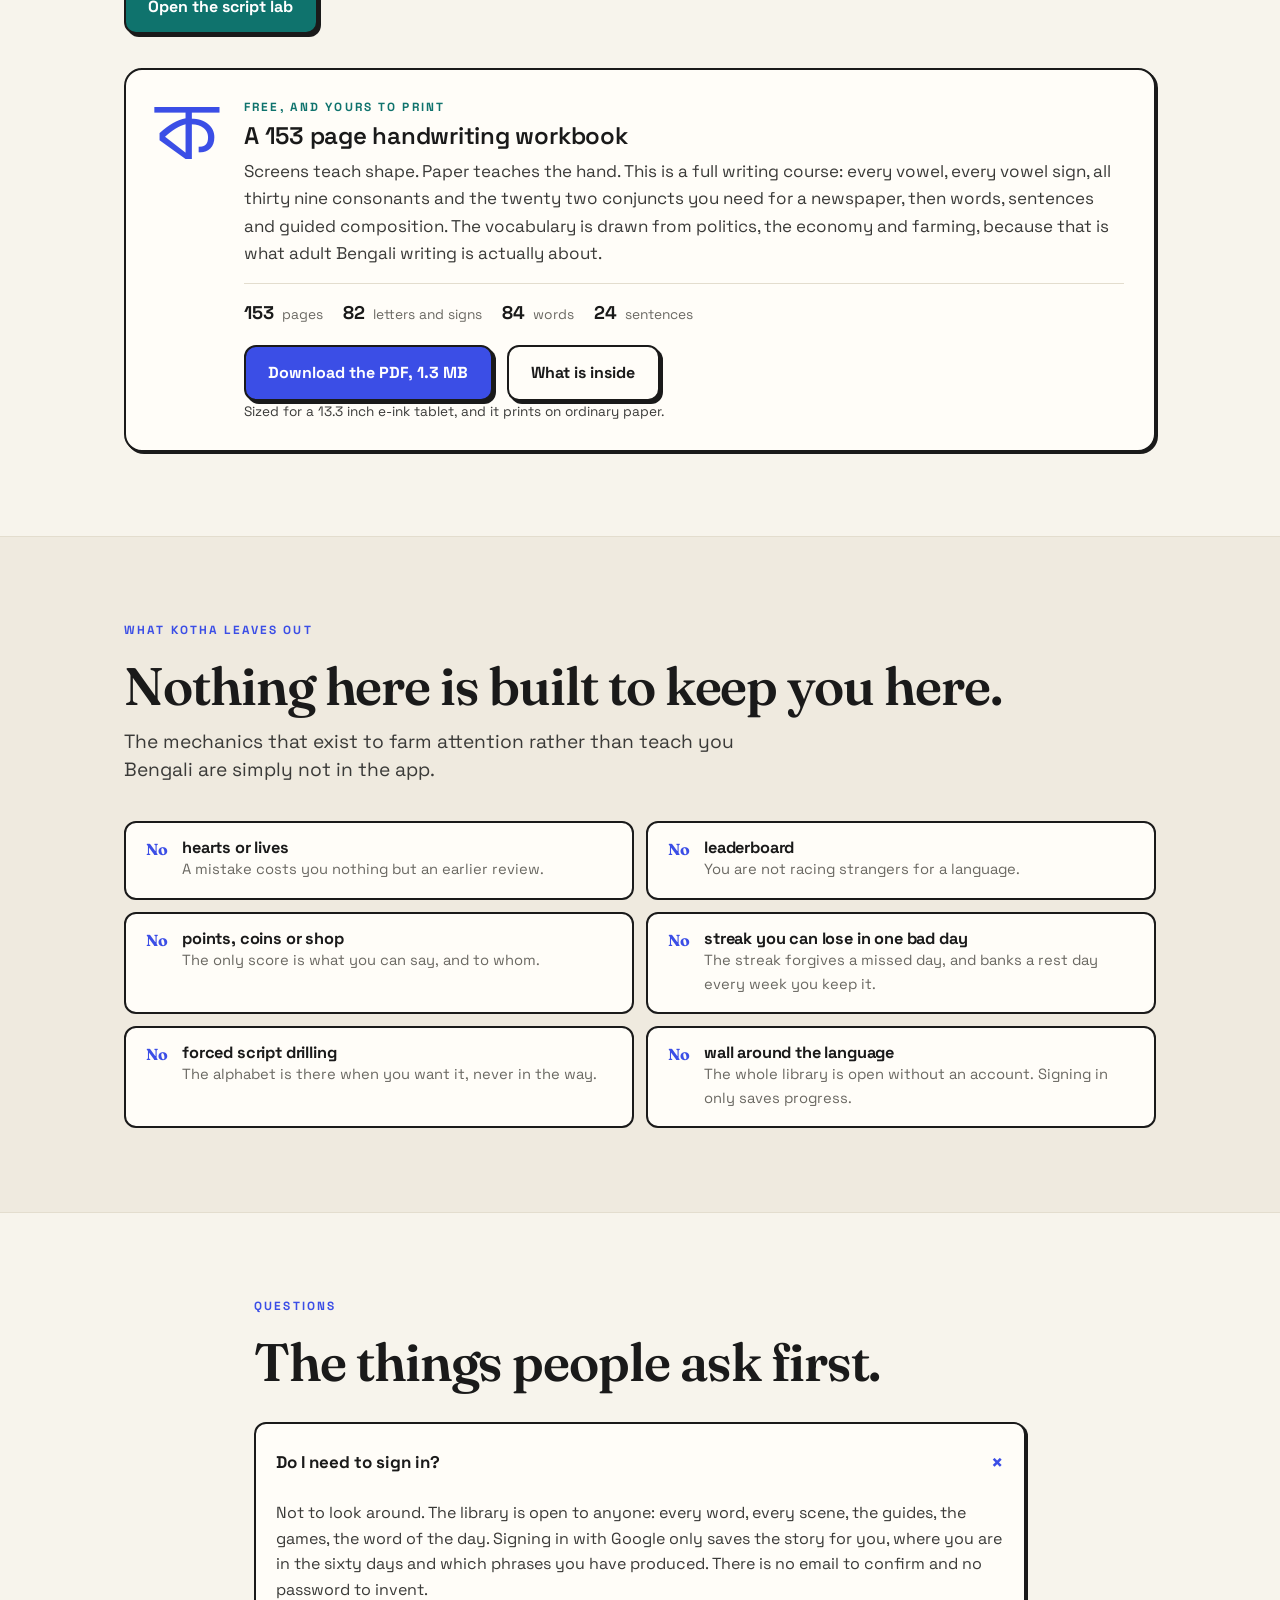
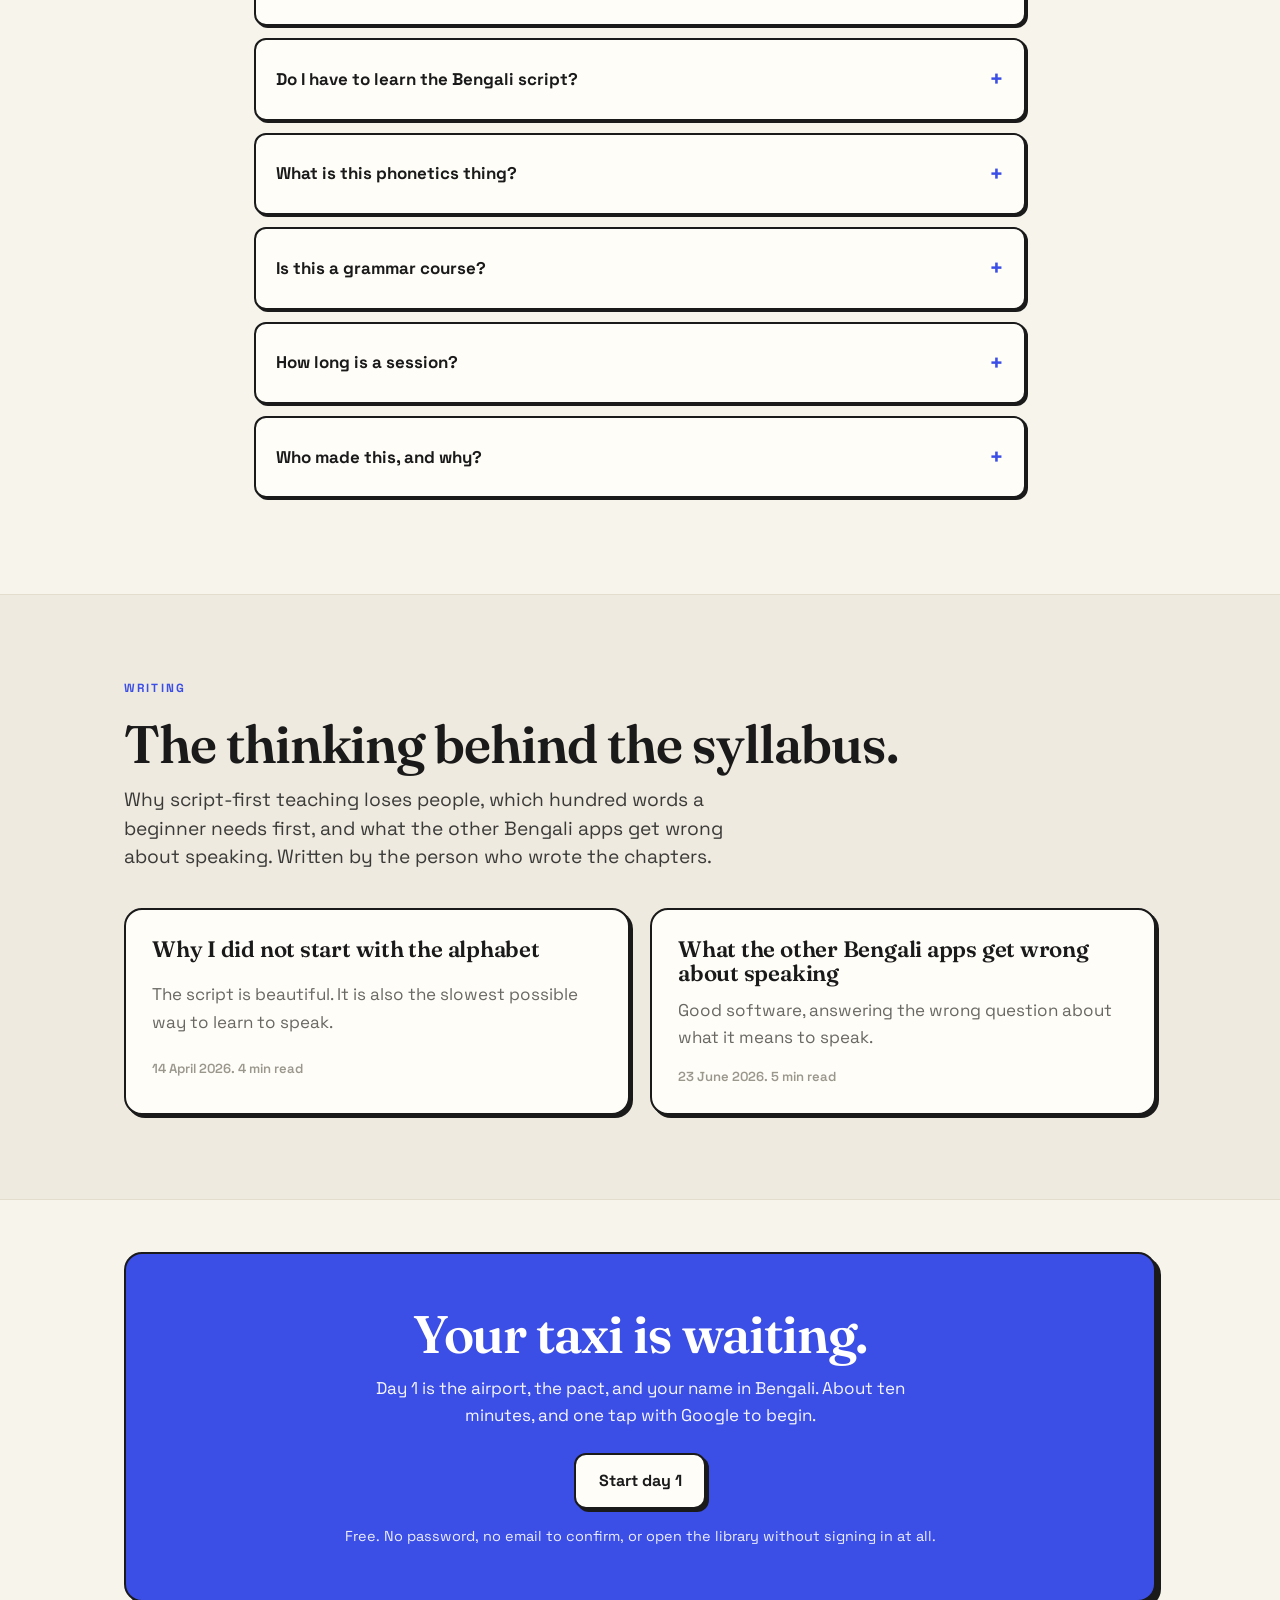
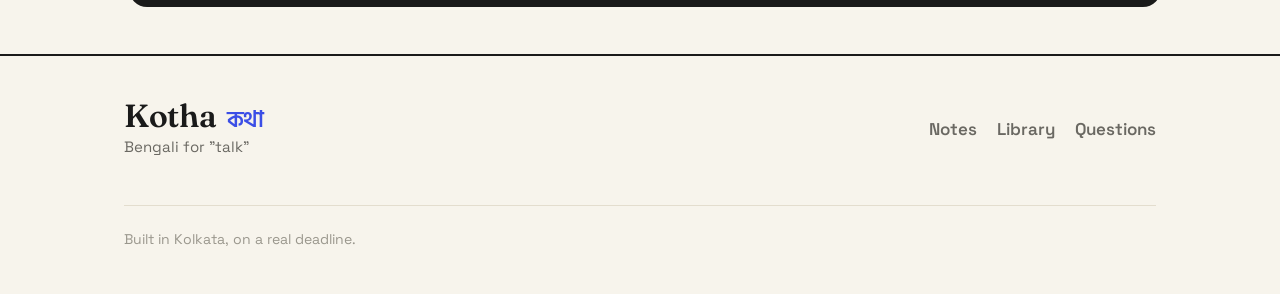
==== commit 256de057: "Every letter now writes in two or three strokes The strokes were shattered because junctions were fo" ====
--- a/index.html
+++ b/index.html
@@ -32,7 +32,7 @@
 <link rel="preconnect" href="https://fonts.gstatic.com" crossorigin>
 <link href="https://fonts.googleapis.com/css2?family=Fraunces:ital,opsz,wght@0,9..144,400;0,9..144,500;0,9..144,600;0,9..144,700;1,9..144,500&family=Space+Grotesk:wght@400;500;600;700&family=Hind+Siliguri:wght@400;500;600;700&display=swap" rel="stylesheet">
 <script>(function(){var r=document.documentElement;r.dataset.theme=localStorage.getItem('kotha.theme')||'light';r.dataset.accent=localStorage.getItem('kotha.accent')||'indigo';})();</script>
-<link rel="stylesheet" href="styles.css?v=1785334163">
+<link rel="stylesheet" href="styles.css?v=1785335218">
 </head>
 <body>
 
@@ -43,7 +43,7 @@
       <a href="#how">How it works</a>
       <a href="#questions">Questions</a>
       <a href="#workbook">Workbook</a>
-      <a href="app.html#/writing">Writing</a>
+      <a href="app.html#/writing">Notes</a>
       <a href="app.html" class="btn btn-primary nav-cta">Open the app</a>
       
     </nav>
@@ -274,7 +274,7 @@
       <details><summary>How long is a session?</summary>
         <p>About ten to fifteen minutes. A scene, four or five new phrases climbing the ladder, and the full conversation to read and hear at the end. One chapter a day carries you through the arc.</p></details>
       <details><summary>Who made this, and why?</summary>
-        <p>Someone with the same deadline as Kabir: a family, a language they did not share, and a real date on the calendar. Everything in the app exists because it was needed first. The thinking behind the syllabus is in the <a href="app.html#/writing">Writing</a> section.</p></details>
+        <p>Someone with the same deadline as Kabir: a family, a language they did not share, and a real date on the calendar. Everything in the app exists because it was needed first. The thinking behind the syllabus is in the <a href="app.html#/writing">Notes</a> section.</p></details>
     </div>
   </div>
 </section>
@@ -311,7 +311,7 @@
 <footer class="foot">
   <div class="wrap foot-inner">
     <div><div class="brand">Kotha <span class="sc">কথা</span></div><div class="tag">Bengali for "talk"</div></div>
-    <div class="links"><a href="app.html#/writing">Writing</a><a href="app.html#/library">Library</a><a href="#questions">Questions</a></div>
+    <div class="links"><a href="app.html#/writing">Notes</a><a href="app.html#/library">Library</a><a href="#questions">Questions</a></div>
     <div class="built">Built in Kolkata, on a real deadline.</div>
   </div>
 </footer>
